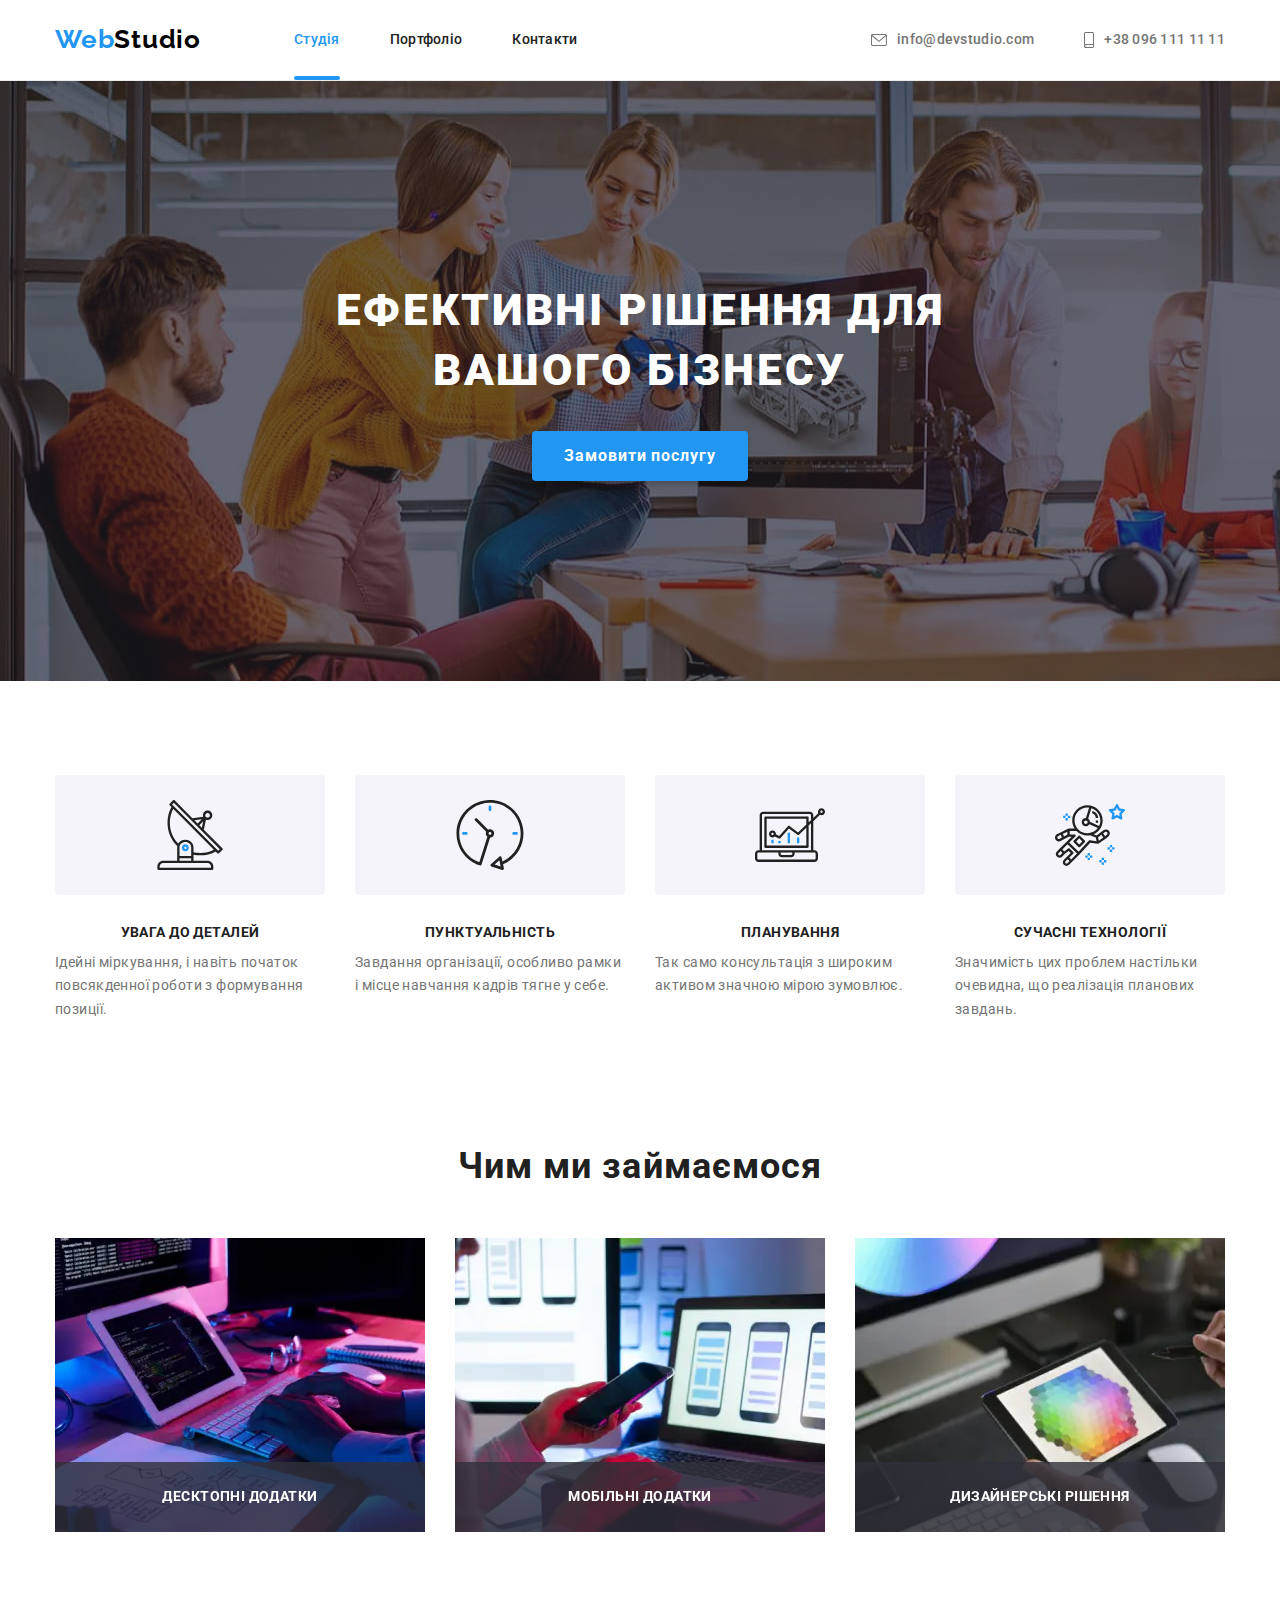
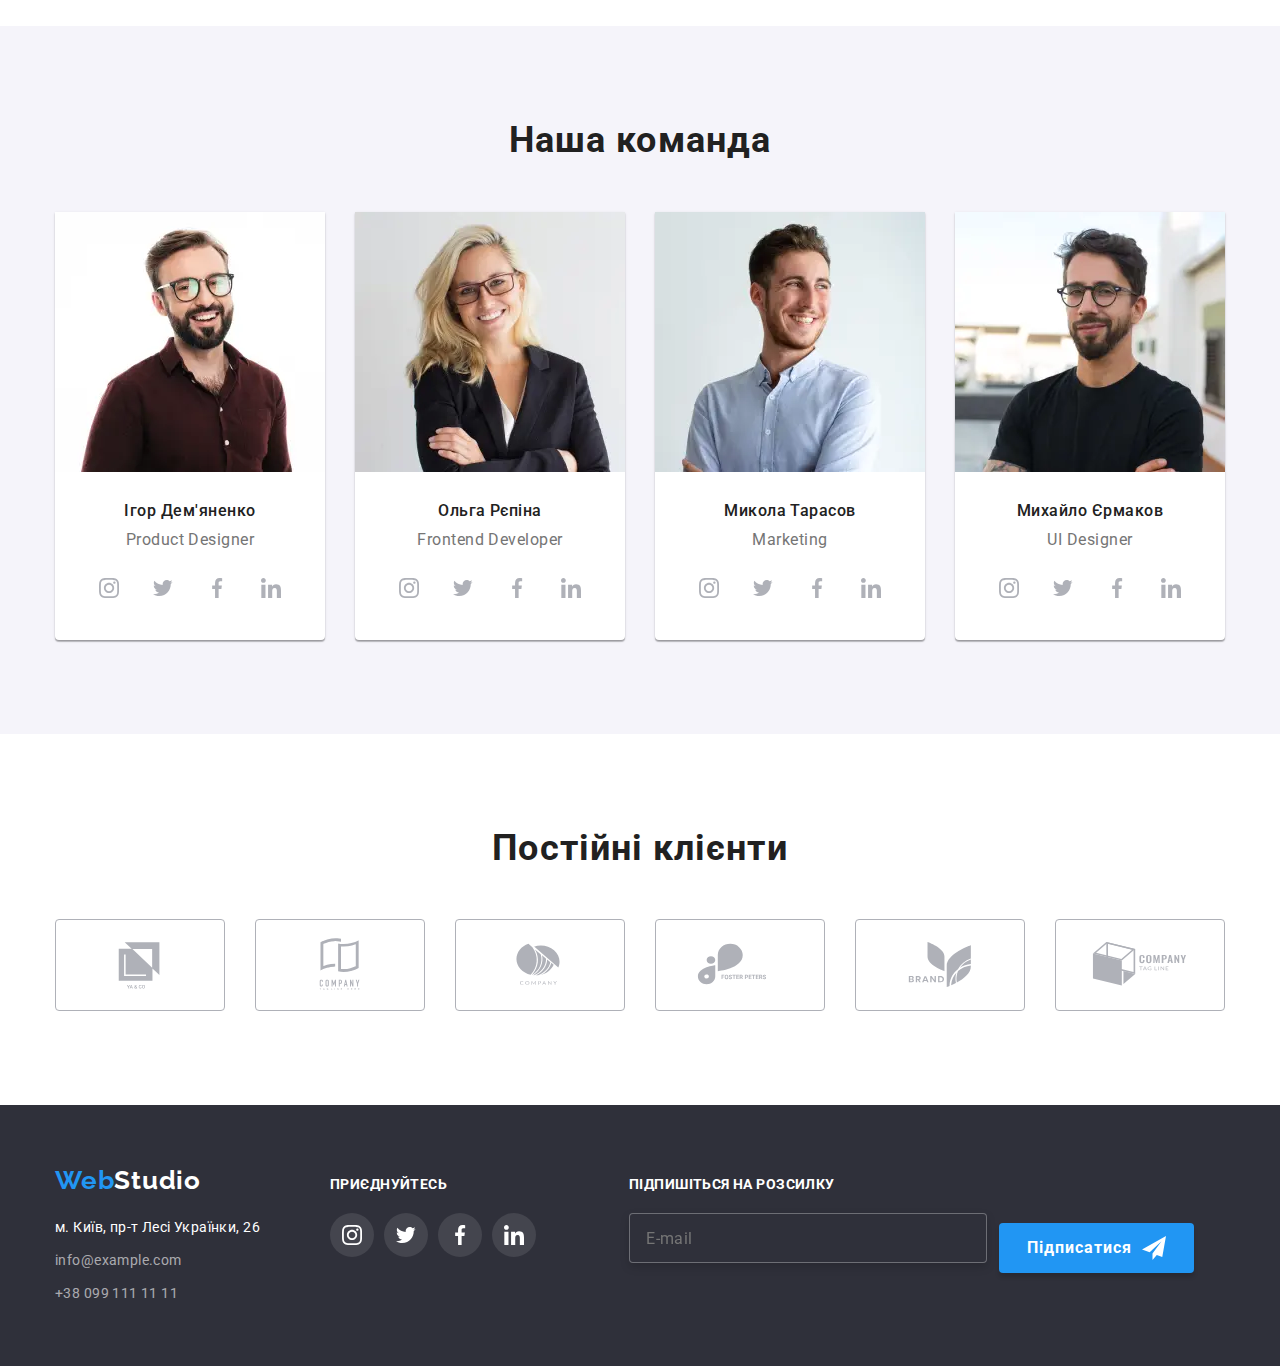
==== index.html @ 2f6467f3 "hw-8" ====
<!DOCTYPE html>
<html lang="uk">
  <head>
    <meta charset="UTF-8" />
    <meta name="viewport" content="width=device-width, initial-scale=1.0" />
    <meta http-equiv="X-UA-Compatible" content="IE=edge" />
    <meta name="viewport" content="width=device-width, initial-scale=1.0" />
    <title>hw</title>
    <link rel="preconnect" href="https://fonts.googleapis.com" />
    <link rel="preconnect" href="https://fonts.gstatic.com" crossorigin />
    <link
      href="https://fonts.googleapis.com/css2?family=Raleway:wght@700&family=Roboto:wght@400;500;700;900&display=swap"
      rel="stylesheet"
    />
    <link
      rel="stylesheet"
      href="https://cdnjs.cloudflare.com/ajax/libs/modern-normalize/1.1.0/modern-normalize.min.css"
    />
    <link rel="stylesheet" href="css/main.min.css" />
  </head>

  <body>
    <header class="header">
      <div class="container header-items">
        <nav class="header-navegation">
          <a class="title" href="./index.html"
            >Web<span class="studio">Studio</span></a
          >

          <ul class="site-nav">
            <li class="site-nav__item">
              <a
                class="site-nav__link site-nav__link--active"
                href="./index.html"
                >Студія</a
              >
            </li>
            <li class="site-nav__item">
              <a class="site-nav__link" href="./portfolio.html">Портфоліо</a>
            </li>
            <li class="site-nav__item">
              <a class="site-nav__link" href="#">Контакти</a>
            </li>
          </ul>
        </nav>

        <button class="heder-burger" data-menu-open>
          <svg class="heder-burger__btn">
            <use href="./images/icons.svg#icon-burger"></use>
          </svg>
        </button>

        <ul class="header-contacts">
          <li class="header-contacts__item">
            <a class="header-contacts__link" href="mailto:info@devstudio.com"
              ><svg class="header-contacts__mail">
                <use href="./images/icons.svg#icon-mail"></use></svg
              >info@devstudio.com</a
            >
          </li>
          <li class="header-contacts__item">
            <a class="header-contacts__link" href="tel:+380961111111">
              <svg class="header-contacts__phone">
                <use href="./images/icons.svg#icon-smartphone"></use></svg
              >+38 096 111 11 11</a
            >
          </li>
        </ul>
      </div>

      <div class="mobile-menu" data-menu>
        <div class="container mobile-menu__container">
          <button class="mobile-menu__btn" data-menu-close>
            <svg class="mobile-menu__btn-close">
              <use href="./images/icons.svg#icon-close-burger"></use>
            </svg>
          </button>

          <ul class="mobile-nav">
            <li class="site-nav__item">
              <a
                class="site-nav__link site-nav__link--active"
                href="./index.html"
                >Студія</a
              >
            </li>
            <li class="site-nav__item">
              <a class="site-nav__link" href="./portfolio.html">Портфоліо</a>
            </li>
            <li class="site-nav__item">
              <a class="site-nav__link" href="#">Контакти</a>
            </li>
          </ul>

          <ul class="mobile-contacts">
            <li class="header-contacts__item">
              <a class="header-contacts__link" href="tel:+380961111111">
                +38 096 111 11 11</a
              >
            </li>
            <li class="header-contacts__item">
              <a class="header-contacts__link" href="mailto:info@devstudio.com"
                >info@devstudio.com</a
              >
            </li>
          </ul>
          <ul class="mobile-socials">
            <li class="mobile-socials__item">
              <a class="mobile-socials__link" href="#">Instagram</a>
            </li>
            <li class="mobile-socials__item">
              <a class="mobile-socials__link" href="#">Twitter</a>
            </li>
            <li class="mobile-socials__item">
              <a class="mobile-socials__link" href="#">Facebook</a>
            </li>
            <li class="mobile-socials__item">
              <a class="mobile-socials__link" href="#">LinkedIn</a>
            </li>
          </ul>
        </div>
      </div>
    </header>

    <main>
      <!-- HERO -->
      <section class="hero overlay">
        <div class="container">
          <h1 class="hero__title">Ефективні рішення для вашого бізнесу</h1>
          <button class="hero-button" type="button" data-modal-open>
            <span class="hero__label">Замовити послугу</span>
          </button>
        </div>
      </section>

      <!-- Модалка -->
      <div class="backdrop is-hidden" data-modal>
        <div class="modal">
          <button class="modal__close-button" type="button" data-modal-close>
            <svg class="modal__close-button-size">
              <use href="./images/icons.svg#icon-close"></use>
            </svg>
          </button>

          <!-- Контент модалки  -->

          <p class="modal-name">Залиште свої дані, ми вам передзвонимо</p>
          <form>
            <div class="madal-form">
              <label class="madal-form-label" for="name">Ім'я</label>
              <input
                class="madal-form__input"
                type="text"
                name="name"
                id="name"
              />
              <svg class="madal-form__image">
                <use href="./images/icons.svg#icon-person"></use>
              </svg>
            </div>

            <div class="madal-form">
              <label class="madal-form__label" for="phone">Телефон</label>
              <input
                class="madal-form__input"
                type="tel"
                name="phone"
                id="phone"
              />
              <svg class="madal-form__image">
                <use href="./images/icons.svg#icon-phone"></use>
              </svg>
            </div>

            <div class="madal-form">
              <label class="madal-form__label" for="email">Пошта</label>
              <input
                class="madal-form__input"
                type="email"
                name="email"
                id="email"
              />
              <svg class="madal-form__image">
                <use href="./images/icons.svg#icon-email"></use>
              </svg>
            </div>

            <div class="madal-form">
              <label class="madal-form__label" for="coments">Коментар</label>
              <textarea
                class="madal-form__textarea madal-form__input"
                placeholder="Введіть текст"
                name="coments"
                id="coments"
              ></textarea>
            </div>

            <div class="checkbox">
              <input
                class="checkbox__icon invisible-title"
                type="checkbox"
                name="check"
                id="check"
              />
              <label class="checkbox__text" for="check"
                >Погоджуюся з розсилкою та приймаю
                <a class="checkbox-link" href="">Умови договору</a>
              </label>
              <svg class="checkbox__new-icon">
                <use href="./images/icons.svg#icon-OK"></use>
              </svg>
            </div>

            <button type="submit" class="modal__button-send">Відправити</button>
          </form>
        </div>
      </div>

      <!-- Переваги -->
      <section class="section">
        <div class="container">
          <h2 class="invisible-title">Наші особливості</h2>
          <ul class="advantages">
            <li class="advantages__size">
              <div class="advantages__image">
                <svg class="advantages__size-image">
                  <use href="./images/icons.svg#icon-antenna"></use>
                </svg>
              </div>
              <h3 class="advantages__title">УВАГА ДО ДЕТАЛЕЙ</h3>
              <p class="advantages__text">
                Ідейні міркування, і навіть початок повсякденної роботи з
                формування позиції.
              </p>
            </li>
            <li class="advantages__size">
              <div class="advantages__image">
                <svg class="advantages__size-image">
                  <use href="./images/icons.svg#icon-clock"></use>
                </svg>
              </div>
              <h3 class="advantages__title">ПУНКТУАЛЬНІСТЬ</h3>
              <p class="advantages__text">
                Завдання організації, особливо рамки і місце навчання кадрів
                тягне у себе.
              </p>
            </li>
            <li class="advantages__size">
              <div class="advantages__image">
                <svg class="advantages__size-image">
                  <use href="./images/icons.svg#icon-diagram"></use>
                </svg>
              </div>
              <h3 class="advantages__title">ПЛАНУВАННЯ</h3>
              <p class="advantages__text">
                Так само консультація з широким активом значною мірою зумовлює.
              </p>
            </li>
            <li class="advantages__size">
              <div class="advantages__image">
                <svg class="advantages__size-image">
                  <use href="./images/icons.svg#icon-astronaut"></use>
                </svg>
              </div>
              <h3 class="advantages__title">СУЧАСНІ ТЕХНОЛОГІЇ</h3>
              <p class="advantages__text">
                Значимість цих проблем настільки очевидна, що реалізація
                планових завдань.
              </p>
            </li>
          </ul>
        </div>
      </section>

      <!-- Робота -->
      <section class="section work-section">
        <div class="container">
          <h2 class="work-title">Чим ми займаємося</h2>
          <ul class="work-set">
            <li class="work-set__pictures">
              <picture>
                <source
                  srcset="
                    ./images/webp/kode.webp    1x,
                    ./images/webp/kode@2x.webp 2x
                  "
                  media="(min-width: 1200px)"
                  type="image/webp"
                />
                <source
                  src="./images/kode.jpg 1x, ./images/kode@2x.jpg 2x"
                  media="(min-width: 1200px)"
                />

                <img
                  class="image"
                  src="images/kode.jpg"
                  alt="робота над кодом"
                />
              </picture>

              <div class="work-text-position">
                <p class="work-set__text">Десктопні додатки</p>
              </div>
            </li>

            <li class="work-set__pictures">
              <picture>
                <source
                  srcset="
                    ./images/webp/program.webp    1x,
                    ./images/webp/program@2x.webp 2x
                  "
                  media="(min-width: 1200px)"
                  type="image/webp"
                />
                <source
                  src="./images/program.jpg 1x, ./images/program@2x.jpg 2x"
                  media="(min-width: 1200px)"
                />
                <img
                  class="image"
                  src="images/program.jpg"
                  alt="робота над програмою"
                />
              </picture>

              <div class="work-text-position">
                <p class="work-set__text">Мобільні додатки</p>
              </div>
            </li>
            <li class="work-set__pictures">
              <picture>
                <source
                  srcset="
                    ./images/webp/tablet.webp    1x,
                    ./images/webp/tablet@2x.webp 2x
                  "
                  media="(min-width: 1200px)"
                  type="image/webp"
                />
                <source
                  src="./images/tablet.jpg 1x, ./images/tablet@2x.jpg 2x"
                  media="(min-width: 1200px)"
                />
                <img
                  class="image"
                  src="images/tablet.jpg"
                  alt="робота з плашетом"
                />
              </picture>

              <div class="work-text-position">
                <p class="work-set__text">Дизайнерські рішення</p>
              </div>
            </li>
          </ul>
        </div>
      </section>

      <!-- Наша команда -->
      <section class="team section">
        <div class="container">
          <h2 class="team__title">Наша команда</h2>
          <ul class="team__set">
            <li class="team__box">
              <picture>
                <source
                  srcset="
                    ./images/webp/Ігор.webp    1x,
                    ./images/webp/Ігор@2x.webp 2x
                  "
                  media="(min-width: 1200px)"
                  type="image/webp"
                />
                <source
                  src="./images/Ігор.jpg 1x, ./images/Ігор@2x.jpg 2x"
                  media="(min-width: 1200px)"
                />

                <source
                  srcset="
                    ./images/tablet/tablet-webp/Ігор-tablet.webp    1x,
                    ./images/tablet/tablet-webp/Ігор-tablet@2x.webp 2x
                  "
                  media="(min-width: 768px)"
                  type="image/webp"
                />
                <source
                  src="./images/tablet/Ігор-tablet.jpg 1x, ./images/tablet/Ігор-tablet@2x.jpg 2x"
                  media="(min-width: 768px)"
                />

                <source
                  srcset="
                    ./images/mobile/mobile-webp/Ігор-mobile.webp    1x,
                    ./images/mobile/mobile-webp/Ігор-mobile@2x.webp 2x
                  "
                  media="(max-width:767px)"
                  type="image/webp"
                />
                <source
                  src="./images/mobile/Ігор-mobile.jpg 1x, ./images/mobile/Ігор-mobile@2x.jpg 2x"
                  media="(max-width: 767px)"
                />
                <img
                  class="team__image"
                  src="images/Ігор.jpg"
                  alt="Ігор Дем'яненко"
                />
              </picture>

              <h3 class="team__name">Ігор Дем'яненко</h3>
              <p class="team__work" lang="en">Product Designer</p>

              <ul class="comand-socials">
                <li>
                  <a class="comand-socials__link" href=""
                    ><svg class="svg">
                      <use href="./images/icons.svg#icon-instagram"></use></svg
                  ></a>
                </li>
                <li>
                  <a class="comand-socials__link" href=""
                    ><svg class="svg">
                      <use href="./images/icons.svg#icon-twitter"></use></svg
                  ></a>
                </li>
                <li>
                  <a class="comand-socials__link" href="">
                    <svg class="svg">
                      <use href="./images/icons.svg#icon-facebook"></use></svg
                  ></a>
                </li>
                <li>
                  <a class="comand-socials__link" href=""
                    ><svg class="svg">
                      <use href="./images/icons.svg#icon-linkedin"></use></svg
                  ></a>
                </li>
              </ul>
            </li>
            <li class="team__box">
              <picture>
                <source
                  srcset="
                    ./images/webp/Ольга.webp    1x,
                    ./images/webp/Ольга@2x.webp 2x
                  "
                  media="(min-width: 1200px)"
                  type="image/webp"
                />
                <source
                  src="./images/Ольга.jpg 1x, ./images/Ольга@2x.jpg 2x"
                  media="(min-width: 1200px)"
                />

                <source
                  srcset="
                    ./images/tablet/tablet-webp/Ольга-tablet.webp    1x,
                    ./images/tablet/tablet-webp/Ольга-tablet@2x.webp 2x
                  "
                  media="(min-width: 768px)"
                  type="image/webp"
                />
                <source
                  src="./images/tablet/Ольга-tablet.jpg 1x, ./images/tablet/Ольга-tablet@2x.jpg 2x"
                  media="(min-width: 768px)"
                />

                <source
                  srcset="
                    ./images/mobile/mobile-webp/Ольга-mobile.webp    1x,
                    ./images/mobile/mobile-webp/Ольга-mobile@2x.webp 2x
                  "
                  media="(max-width:767px)"
                  type="image/webp"
                />
                <source
                  src="./images/mobile/Ольга-mobile.jpg 1x, ./images/mobile/Ольга-mobile@2x.jpg 2x"
                  media="(max-width: 767px)"
                />
                <img
                  class="team__image"
                  src="images/Ольга.jpg"
                  alt="Ольга Рєпіна"
                />
              </picture>

              <h3 class="team__name">Ольга Рєпіна</h3>
              <p class="team__work" lang="en">Frontend Developer</p>
              <ul class="comand-socials">
                <li>
                  <a class="comand-socials__link" href=""
                    ><svg class="svg">
                      <use href="./images/icons.svg#icon-instagram"></use></svg
                  ></a>
                </li>
                <li>
                  <a class="comand-socials__link" href=""
                    ><svg class="svg">
                      <use href="./images/icons.svg#icon-twitter"></use></svg
                  ></a>
                </li>
                <li>
                  <a class="comand-socials__link" href="">
                    <svg class="svg">
                      <use href="./images/icons.svg#icon-facebook"></use></svg
                  ></a>
                </li>
                <li>
                  <a class="comand-socials__link" href=""
                    ><svg class="svg">
                      <use href="./images/icons.svg#icon-linkedin"></use></svg
                  ></a>
                </li>
              </ul>
            </li>
            <li class="team__box">
              <picture>
                <source
                  srcset="
                    ./images/webp/Микола.webp    1x,
                    ./images/webp/Микола@2x.webp 2x
                  "
                  media="(min-width: 1200px)"
                  type="image/webp"
                />
                <source
                  src="./images/Микола.jpg 1x, ./images/Микола@2x.jpg 2x"
                  media="(min-width: 1200px)"
                />

                <source
                  srcset="
                    ./images/tablet/tablet-webp/Микола-tablet.webp    1x,
                    ./images/tablet/tablet-webp/Микола-tablet@2x.webp 2x
                  "
                  media="(min-width: 768px)"
                  type="image/webp"
                />
                <source
                  src="./images/tablet/Микола-tablet.jpg 1x, ./images/tablet/Микола-tablet@2x.jpg 2x"
                  media="(min-width: 768px)"
                />

                <source
                  srcset="
                    ./images/mobile/mobile-webp/Микола-mobile.webp    1x,
                    ./images/mobile/mobile-webp/Микола-mobile@2x.webp 2x
                  "
                  media="(max-width:767px)"
                  type="image/webp"
                />
                <source
                  src="./images/mobile/Микола-mobile.jpg 1x, ./images/mobile/Микола-mobile@2x.jpg 2x"
                  media="(max-width: 767px)"
                />
                <img
                  class="team__image"
                  src="images/Микола.jpg"
                  alt="Микола Тарасов"
                />
              </picture>

              <h3 class="team__name">Микола Тарасов</h3>
              <p class="team__work" lang="en">Marketing</p>
              <ul class="comand-socials">
                <li>
                  <a class="comand-socials__link" href=""
                    ><svg class="svg">
                      <use href="./images/icons.svg#icon-instagram"></use></svg
                  ></a>
                </li>
                <li>
                  <a class="comand-socials__link" href=""
                    ><svg class="svg">
                      <use href="./images/icons.svg#icon-twitter"></use></svg
                  ></a>
                </li>
                <li>
                  <a class="comand-socials__link" href="">
                    <svg class="svg">
                      <use href="./images/icons.svg#icon-facebook"></use></svg
                  ></a>
                </li>
                <li>
                  <a class="comand-socials__link" href=""
                    ><svg class="svg">
                      <use href="./images/icons.svg#icon-linkedin"></use></svg
                  ></a>
                </li>
              </ul>
            </li>
            <li class="team__box">
              <picture>
                <source
                  srcset="
                    ./images/webp/Михайло.webp    1x,
                    ./images/webp/Михайло@2x.webp 2x
                  "
                  media="(min-width: 1200px)"
                  type="image/webp"
                />
                <source
                  src="./images/Михайло.jpg 1x, ./images/Михайло@2x.jpg 2x"
                  media="(min-width: 1200px)"
                />

                <source
                  srcset="
                    ./images/tablet/tablet-webp/Михайло-tablet.webp    1x,
                    ./images/tablet/tablet-webp/Михайло-tablet@2x.webp 2x
                  "
                  media="(min-width: 768px)"
                  type="image/webp"
                />
                <source
                  src="./images/tablet/Михайло-tablet.jpg 1x, ./images/tablet/Михайло-tablet@2x.jpg 2x"
                  media="(min-width: 768px)"
                />

                <source
                  srcset="
                    ./images/mobile/mobile-webp/Михайло-mobile.webp    1x,
                    ./images/mobile/mobile-webp/Михайло-mobile@2x.webp 2x
                  "
                  media="(max-width:767px)"
                  type="image/webp"
                />
                <source
                  src="./images/mobile/Михайло-mobile.jpg 1x, ./images/mobile/Михайло-mobile@2x.jpg 2x"
                  media="(max-width: 767px)"
                />
                <img
                  class="team__image"
                  src="images/Михайло.jpg"
                  alt="Михайло Єрмаков"
                />
              </picture>

              <h3 class="team__name">Михайло Єрмаков</h3>
              <p class="team__work" lang="en">UI Designer</p>
              <ul class="comand-socials">
                <li>
                  <a class="comand-socials__link" href=""
                    ><svg class="svg">
                      <use href="./images/icons.svg#icon-instagram"></use></svg
                  ></a>
                </li>
                <li>
                  <a class="comand-socials__link" href=""
                    ><svg class="svg">
                      <use href="./images/icons.svg#icon-twitter"></use></svg
                  ></a>
                </li>
                <li>
                  <a class="comand-socials__link" href="">
                    <svg class="svg">
                      <use href="./images/icons.svg#icon-facebook"></use></svg
                  ></a>
                </li>
                <li>
                  <a class="comand-socials__link" href=""
                    ><svg class="svg">
                      <use href="./images/icons.svg#icon-linkedin"></use></svg
                  ></a>
                </li>
              </ul>
            </li>
          </ul>
        </div>
      </section>

      <!-- Постійні клієнти -->
      <section class="section">
        <div class="container">
          <h2 class="clients">Постійні клієнти</h2>
          <ul class="clients-set">
            <li class="clients-set__box">
              <a class="clients-set__link" href="">
                <svg class="clients-set__svg">
                  <use href="./images/icons.svg#icon-yaco"></use>
                </svg>
              </a>
            </li>
            <li class="clients-set__box">
              <a class="clients-set__link" href="">
                <svg class="clients-set__svg">
                  <use href="./images/icons.svg#icon-tagline"></use>
                </svg>
              </a>
            </li>
            <li class="clients-set__box">
              <a class="clients-set__link" href="">
                <svg class="clients-set__svg">
                  <use href="./images/icons.svg#icon-company"></use>
                </svg>
              </a>
            </li>
            <li class="clients-set__box">
              <a class="clients-set__link" href="">
                <svg class="clients-set__svg">
                  <use href="./images/icons.svg#icon-foster"></use>
                </svg>
              </a>
            </li>
            <li class="clients-set__box">
              <a class="clients-set__link" href="">
                <svg class="clients-set__svg">
                  <use href="./images/icons.svg#icon-brand"></use>
                </svg>
              </a>
            </li>
            <li class="clients-set__box">
              <a class="clients-set__link" href="">
                <svg class="clients-set__svg">
                  <use href="./images/icons.svg#icon-tag-line"></use>
                </svg>
              </a>
            </li>
          </ul>
        </div>
      </section>
    </main>

    <!-- Footer -->

    <footer class="footer-content">
      <div class="container">
        <ul class="footer-flex">
          <li class="footer-nav">
            <a class="footer-logo" href="./index.html"
              >Web<span class="footer-logo__text">Studio</span></a
            >
            <address>
              <ul class="footer-contacts">
                <li class="footer-contacts__item">
                  <a
                    class="footer-contacts__addres"
                    href="https://goo.gl/maps/CPtrU1FHBa2aNyZL9"
                    target="_blank"
                    rel="noopener noreferrer"
                    >м. Київ, пр-т Лесі Українки, 26</a
                  >
                </li>
                <li class="footer-contacts__item">
                  <a
                    class="footer-contacts__link"
                    href="mailto:info@example.com"
                    >info@example.com</a
                  >
                </li>
                <li class="footer-contacts__item">
                  <a class="footer-contacts__link" href="tel:+380991111111"
                    >+38 099 111 11 11</a
                  >
                </li>
              </ul>
            </address>
          </li>

          <li class="footer-socials">
            <p class="footer-socials__title">приєднуйтесь</p>
            <ul class="footer-socials__list">
              <li class="footer-socials__item">
                <a class="footer-socials__link" href=""
                  ><svg class="svg">
                    <use href="./images/icons.svg#icon-instagram"></use></svg
                ></a>
              </li>
              <li class="footer-socials__item">
                <a class="footer-socials__link" href=""
                  ><svg class="svg">
                    <use href="./images/icons.svg#icon-twitter"></use></svg
                ></a>
              </li>
              <li class="footer-socials__item">
                <a class="footer-socials__link" href=""
                  ><svg class="svg">
                    <use href="./images/icons.svg#icon-facebook"></use></svg
                ></a>
              </li>
              <li class="footer-socials__item">
                <a class="footer-socials__link" href=""
                  ><svg class="svg">
                    <use href="./images/icons.svg#icon-linkedin"></use></svg
                ></a>
              </li>
            </ul>
          </li>

          <li class="footer-imput">
            <p class="footer-socials__title">Підпишіться на розсилку</p>
            <form class="footer-imput__flex">
              <label>
                <input
                  class="footer-imput__imput-size"
                  type="text"
                  name="mail"
                  placeholder="E-mail"
                />
              </label>
              <button class="footer-imput__button" type="submit">
                Підписатися
                <svg class="footer-imput__svg-size">
                  <use href="./images/icons.svg#icon-telegram"></use>
                </svg>
              </button>
            </form>
          </li>
        </ul>
      </div>
    </footer>
    <script src="./js/mobile-menu.js"></script>
    <script src="./js/modal.js"></script>
  </body>
</html>
---- css/main.min.css ----
:root{--blue-color: #2196F3;--title-color: #212121;--text-color: #757575;--white-color: #FFFFFF;--studio-color: #000000;--bg-color: #F5F5F5;--second-bg-color: #F5F4FA;--first-block-color: #2F303A;--border-coolor: #ECECEC;--border-pf-color: #EEEEEE;--client-color: #AFB1B8;--main-font: "Roboto", sans-serif;--second-fond: "Raleway", sans-serif}body{font-family:var(--main-font, "Roboto", sans-serif);background-color:var(--white-color);color:var(--title-color)}ul{list-style:none}h1,h2,h3,h4,h5,h6,p,ul{margin:0;padding:0}a{text-decoration:none}.container{width:100%;margin:0 auto;padding:0 15px}@media screen and (min-width: 480px){.container{width:480px}}@media screen and (min-width: 768px){.container{width:768px}}@media screen and (min-width: 1200px){.container{width:1200px}}@media screen and (min-width: 480px){.section{padding:60px 0}}@media screen and (min-width: 1200px){.section{padding:94px 0}}.invisible-title{position:absolute;clip:rect(0 0 0 0);width:1px;height:1px;margin:-1px}.svg{width:20px;height:20px}.header{position:relative;border-bottom:1px solid var(--border-coolor)}@media screen and (max-width: 768px){.header{padding:10px 0}}@media screen and (max-width: 767px){.header-items{display:flex;justify-content:space-between;align-items:baseline}}@media screen and (min-width: 768px){.header-items{display:flex;align-items:center}}@media screen and (min-width: 768px){.header-navegation{display:flex;align-items:center}}@media screen and (max-width: 767px){.site-nav{display:none}}@media screen and (min-width: 768px){.site-nav{display:flex;margin-left:88px}}@media screen and (min-width: 1200px){.site-nav{margin-left:93px}}.site-nav__item:not(:last-child){margin-right:50px}@media screen and (max-width: 767px){.site-nav__item:not(:last-child){margin-bottom:35px}}.title{display:inline-block;padding:0;margin:0;font-family:var(--second-fond);font-weight:700;font-size:26px;line-height:1.2;letter-spacing:.03em;color:var(--blue-color);text-decoration:none}.studio{color:var(--studio-color)}.heder-burger{line-height:1;border:none;background-color:rgba(0,0,0,0);padding:0;width:40px;height:40px}@media screen and (min-width: 768px){.heder-burger{display:none}}.heder-burger__btn{width:24px;height:16px}@media screen and (min-width: 768px){.heder-burger__btn{display:none}}.site-nav__link{display:block;padding:32px 0;font-style:normal;font-weight:500;font-size:14px;line-height:1.14;letter-spacing:.02em;color:var(--title-color);text-decoration:none;transition:color 250ms cubic-bezier(0.4, 0, 0.2, 1)}@media screen and (max-width: 767px){.site-nav__link{padding:0;font-size:40px}}.site-nav__link:hover,.site-nav__link:focus{color:var(--blue-color)}.site-nav__link--active{position:relative}.site-nav__link--active{color:var(--blue-color)}@media screen and (min-width: 768px){.site-nav__link--active::after{position:absolute;bottom:0;right:0;content:"";display:inline-block;border-radius:2px;width:100%;height:4px;background-color:var(--blue-color);transition:background-color 250ms cubic-bezier(0.4, 0, 0.2, 1)}}@media screen and (max-width: 767px){.header-contacts{display:none}}@media screen and (min-width: 768px)and (max-width: 1199px){.header-contacts{margin-left:auto}}@media screen and (min-width: 1200px){.header-contacts{display:flex;margin-left:auto}}@media screen and (max-width: 767px){.header-contacts__item:not(:last-child){margin-bottom:32px}}@media screen and (min-width: 768px)and (max-width: 1199px){.header-contacts__item:not(:last-child){margin-bottom:10px}}@media screen and (min-width: 1200px){.header-contacts__item:not(:last-child){margin-right:50px}}.header-contacts__link{display:flex;align-items:center;font-style:normal;font-weight:500;font-size:14px;line-height:1.14;letter-spacing:.02em;color:var(--text-color);text-decoration:none;fill:var(--text-color);transition:color 250ms cubic-bezier(0.4, 0, 0.2, 1),fill 250ms cubic-bezier(0.4, 0, 0.2, 1)}@media screen and (max-width: 767px){.header-contacts__link{font-size:24px}.header-contacts__link:hover,.header-contacts__link:focus{font-size:34px;transition:font-size 250ms cubic-bezier(0.4, 0, 0.2, 1)}}.header-contacts__link:hover,.header-contacts__link:focus{color:var(--blue-color);fill:var(--blue-color)}@media screen and (min-width: 1200px){.header-contacts__link{padding:32px 0}}.header-contacts__mail{margin-right:10px;width:16px;height:12px}.header-contacts__phone{margin-right:10px;width:10px;height:16px}.mobile-menu{position:fixed;top:0;left:0;z-index:100;width:100%;height:100%;background-color:var(--white-color);opacity:0;visibility:hidden;pointer-events:none;transition:opacity 250ms cubic-bezier(0.4, 0, 0.2, 1),visibility 250ms cubic-bezier(0.4, 0, 0.2, 1)}@media screen and (min-width: 768px){.mobile-menu{display:none}}.mobile-menu.is-open{opacity:1;visibility:visible;pointer-events:auto}.mobile-menu__container{position:relative;padding-left:40px}.mobile-menu__btn{position:absolute;top:10px;right:15px;border:none;background-color:rgba(0,0,0,0);padding:0;width:40px;height:40px;line-height:1}.mobile-menu__btn:hover,.mobile-menu__btn:focus{fill:var(--blue-color)}.mobile-menu__btn-close{width:18px;height:18px;padding:0}.mobile-nav{display:inline-block;margin-top:48px}.mobile-contacts{margin-top:302px}.mobile-socials{margin-top:64px;display:flex}.mobile-socials__item{padding-right:10px}.mobile-socials__item:not(:last-child){border-right:1px solid rgba(33,33,33,.2)}.mobile-socials__item:not(:first-child){margin-left:10px}.mobile-socials__link{font-weight:500;font-size:18px;line-height:1.22;letter-spacing:.02em;color:var(--blue-color)}.hero{background:var(--first-block-color);text-align:center}@media screen and (min-width: 480px){.hero{padding-top:118px;padding-bottom:118px}}@media screen and (min-width: 1200px){.hero{padding-top:200px;padding-bottom:200px}}.overlay{margin-left:auto;margin-right:auto}@media screen and (max-width: 767px){.overlay{background-image:linear-gradient(to right, rgba(47, 48, 58, 0.4), rgba(47, 48, 58, 0.4)),url(../images/mobile/hero-mobile.jpg);width:100%}}@media screen and (min-device-pixel-ratio: 2)and (max-width: 767px),screen and (min-resolution: 192dpi)and (max-width: 767px),screen and (min-resolution: 2dppx)and (max-width: 767px){.overlay{background-image:linear-gradient(to right, rgba(47, 48, 58, 0.4), rgba(47, 48, 58, 0.4)),url(../images/mobile/hero-mobile@2x.jpg)}}@media screen and (min-width: 768px){.overlay{background-image:linear-gradient(to right, rgba(47, 48, 58, 0.4), rgba(47, 48, 58, 0.4)),url(../images/tablet/hero-tablet.jpg);width:100%}}@media screen and (min-device-pixel-ratio: 2)and (min-width: 768px),screen and (min-resolution: 192dpi)and (min-width: 768px),screen and (min-resolution: 2dppx)and (min-width: 768px){.overlay{background-image:linear-gradient(to right, rgba(47, 48, 58, 0.4), rgba(47, 48, 58, 0.4)),url(../images/tablet/hero-tablet@2x.jpg)}}@media screen and (min-width: 1200px){.overlay{background-image:linear-gradient(to right, rgba(47, 48, 58, 0.4), rgba(47, 48, 58, 0.4)),url(../images/hero.jpg);min-width:1200px;max-width:1600px}}@media screen and (min-device-pixel-ratio: 2)and (min-width: 1200px),screen and (min-resolution: 192dpi)and (min-width: 1200px),screen and (min-resolution: 2dppx)and (min-width: 1200px){.overlay{background-image:linear-gradient(to right, rgba(47, 48, 58, 0.4), rgba(47, 48, 58, 0.4)),url(../images/hero@2x.jpg)}}.hero__title{margin-bottom:30px;margin-left:auto;margin-right:auto;font-weight:900;line-height:1.36;text-align:center;letter-spacing:.06em;text-transform:uppercase;color:var(--white-color)}@media screen and (min-width: 480px){.hero__title{width:360px;font-size:26px}}@media screen and (min-width: 1200px){.hero__title{width:696px;font-size:44px}}.hero-button{padding:10px 32px;margin:0 auto;background:var(--blue-color);box-shadow:0px 4px 4px rgba(0,0,0,.15);border-radius:4px;border-style:none;cursor:pointer}.hero__label{font-family:var(--main-font);font-weight:700;font-size:16px;line-height:1.87;display:flex;align-items:center;text-align:center;letter-spacing:.06em;color:var(--white-color)}.backdrop{position:fixed;top:0;left:0;width:100%;height:100%;background:rgba(0,0,0,.2);opacity:1;transition:opacity 250ms cubic-bezier(0.4, 0, 0.2, 1)}.is-hidden{opacity:0;pointer-events:none}.modal{position:absolute;top:50%;left:50%;transform:translate(-50%, -50%);padding:40px;background-color:var(--white-color);box-shadow:0px 1px 3px rgba(0,0,0,.12),0px 1px 1px rgba(0,0,0,.14),0px 2px 1px rgba(0,0,0,.2);border-radius:4px}@media screen and (max-width: 1199px){.modal{min-width:450px;min-height:609px}}@media screen and (min-width: 1200px){.modal{min-width:528px;min-height:581px}}.modal__close-button{position:absolute;top:8px;right:8px;display:flex;justify-content:center;align-items:center;border-radius:50%;background:var(--white-color);border:1px solid rgba(0,0,0,.1);width:30px;height:30px;cursor:pointer;transition:fill 250ms cubic-bezier(0.4, 0, 0.2, 1)}.modal__close-button:hover{fill:var(--blue-color)}.modal__close-button-size{width:18px;height:18px}.modal-name{font-weight:700;font-size:20px;line-height:1.15;text-align:center;letter-spacing:.03em;color:var(--title-color);margin-bottom:12px}.madal-form{position:relative;display:flex;flex-direction:column;margin-bottom:10px}.madal-form:nth-child(4){margin-bottom:20px}.madal-form__label{margin-bottom:4px;font-weight:400;font-size:12px;line-height:1,16;letter-spacing:.01em;color:var(--text-color)}.madal-form__input{width:100%;height:40px;border:1px solid rgba(33,33,33,.2);border-radius:4px;transition:border-color 250ms cubic-bezier(0.4, 0, 0.2, 1),fill 250ms cubic-bezier(0.4, 0, 0.2, 1);outline:none;padding:12px 42px}.madal-form__input:focus{border-color:var(--blue-color)}.madal-form__input:focus+.madal-form__image{fill:var(--blue-color)}.madal-form__image{position:absolute;bottom:11px;left:12px;width:18px;height:18px;fill:var(--title-color);transition:fill 250ms cubic-bezier(0.4, 0, 0.2, 1)}.madal-form__textarea{width:100%;height:120px;resize:none;font-weight:400;font-size:12px;line-height:14px;letter-spacing:.01em;color:rgba(117,117,117,.5);padding:12px 16px}.checkbox{position:relative;display:flex;justify-content:center;margin-bottom:30px}.checkbox__text{font-weight:400;font-size:14px;line-height:1.71;letter-spacing:.03em;color:var(--text-color);margin-left:7px}.checkbox-link{font-weight:400;font-size:14px;line-height:1.71;letter-spacing:.03em;color:var(--blue-color);margin-left:4px;border-bottom:1px solid var(--blue-color)}.checkbox__new-icon{position:absolute;left:14px;bottom:5px;width:16px;height:15px;border-radius:2px;border:1px solid var(--text-color);transition:background-color 250ms cubic-bezier(0.4, 0, 0.2, 1)}.checkbox__icon:checked~.checkbox__new-icon{background-color:var(--blue-color)}.modal__button-send{display:flex;justify-content:center;align-items:center;width:200px;height:50px;box-shadow:0px 4px 4px rgba(0,0,0,.15);border-radius:4px;font-weight:700;font-size:16px;line-height:1.87;letter-spacing:.06em;color:var(--white-color);background-color:var(--blue-color);border-color:rgba(0,0,0,0);margin:0 auto}@media screen and (min-width: 768px){.advantages{display:flex;flex-wrap:wrap}}@media screen and (min-width: 768px)and (max-width: 1199px){.advantages{margin:-15px}}@media screen and (min-width: 768px)and (max-width: 1199px){.advantages__size{width:354px;margin:15px}}@media screen and (min-width: 1200px){.advantages__size{width:270px}}@media screen and (min-width: 480px){.advantages__size:not(:last-child){margin-bottom:30px}}@media screen and (min-width: 1200px){.advantages__size:not(:last-child){margin-right:30px}}.advantages__image{background-color:var(--second-bg-color);margin-bottom:30px;border-radius:4px;height:120px;display:inline-flex;align-items:center;justify-content:center}@media screen and (min-width: 480px){.advantages__image{width:100%}}@media screen and (min-width: 1200px){.advantages__image{width:270px}}.advantages__size-image{display:block;width:70px;height:70px}.advantages__title{margin-bottom:10px;font-weight:700;font-size:14px;line-height:1.14;letter-spacing:.03em;text-transform:uppercase}@media screen and (min-width: 480px){.advantages__title{text-align:center}}.advantages__text{font-weight:400;font-size:14px;line-height:1.71;letter-spacing:.03em;color:var(--text-color)}.work-section{padding-top:0}@media screen and (max-width: 1199px){.work-section{display:none}}.work-title{margin-bottom:50px;font-weight:700;font-size:36px;line-height:1.16;text-align:center;letter-spacing:.03em}.work-set{display:flex}.work-set__pictures{position:relative}.work-set__pictures:not(:last-child){margin-right:30px}.image{display:block;max-width:100%;height:auto}.work-text-position{position:absolute;bottom:0;left:0;display:flex;width:370px;height:70px;justify-content:center;align-items:center;background:rgba(47,48,58,.8)}.work-set__text{font-weight:700;font-size:14px;line-height:1.14;text-align:center;letter-spacing:.03em;text-transform:uppercase;color:var(--white-color)}.team{background:var(--second-bg-color)}.team__title{font-weight:700;line-height:1.16;text-align:center;letter-spacing:.03em}@media screen and (min-width: 480px){.team__title{margin-bottom:30px;font-size:28px}}@media screen and (min-width: 1200px){.team__title{margin-bottom:50px;font-size:36px}}@media screen and (min-width: 768px)and (max-width: 1199px){.team__set{display:flex;flex-wrap:wrap;margin:-15px}}@media screen and (min-width: 1200px){.team__set{display:flex}}.team__box{background:var(--white-color);box-shadow:0px 1px 3px rgba(0,0,0,.12),0px 1px 1px rgba(0,0,0,.14),0px 2px 1px rgba(0,0,0,.2);border-radius:0px 0px 4px 4px}@media screen and (min-width: 768px)and (max-width: 1199px){.team__box{width:354px;margin:15px}}@media screen and (min-width: 480px)and (max-width: 767px){.team__box:not(:last-child){margin-bottom:30px}}@media screen and (min-width: 1200px){.team__box:not(:last-child){margin-right:30px}}.team__image{display:block;height:auto}@media screen and (min-width: 480px)and (max-width: 767px){.team__image{width:100%}}@media screen and (min-width: 1200px){.team__image{max-width:100%}}.team__name{padding-top:30px;margin-bottom:10px;font-weight:500;font-size:16px;line-height:1.18;text-align:center;letter-spacing:.03em}.team__work{margin-bottom:16px;font-weight:400;font-size:16px;line-height:1.18;text-align:center;letter-spacing:.03em;color:var(--text-color)}.comand-socials{display:flex;justify-content:center;fill:#afb1b8;gap:10px}@media screen and (min-width: 480px){.comand-socials{padding-bottom:24px}}@media screen and (min-width: 1200px){.comand-socials{padding-bottom:30px}}.comand-socials__link{display:flex;width:44px;height:44px;margin:0;padding:0;border-radius:50%;align-items:center;justify-content:center;transition:background-color 250ms cubic-bezier(0.4, 0, 0.2, 1),fill 250ms cubic-bezier(0.4, 0, 0.2, 1)}.comand-socials__link:hover,.comand-socials__link:focus{fill:var(--white-color);background-color:var(--blue-color)}@media screen and (min-width: 480px){.button-set{display:flex;flex-wrap:wrap;margin-bottom:40px}}@media screen and (min-width: 768px){.button-set{justify-content:center;margin-bottom:30px}}@media screen and (min-width: 1200px){.button-set{margin-bottom:50px}}.button-set__item:not(:last-child){margin-right:8px}@media screen and (min-width: 480px)and (max-width: 767px){.button-set__item:nth-child(-n+3){margin-bottom:15px}}.button-set__button{margin:0;padding:6px 22px;font-family:inherit;font-weight:500;font-size:16px;line-height:1.6;text-align:center;letter-spacing:.03em;color:inherit;cursor:pointer;background:var(--second-bg-color);border-radius:4px;border:1px solid rgba(0,0,0,0);transition:color 250ms cubic-bezier(0.4, 0, 0.2, 1),background-color 250ms cubic-bezier(0.4, 0, 0.2, 1),box-shadow 250ms cubic-bezier(0.4, 0, 0.2, 1)}.button-set__button:hover,.button-set__button:focus{color:var(--white-color);background-color:var(--blue-color);box-shadow:0px 3px 1px rgba(0,0,0,.1),0px 1px 2px rgba(0,0,0,.08),0px 2px 2px rgba(0,0,0,.12)}@media screen and (min-width: 768px)and (max-width: 1199px){.card-set{display:flex;flex-wrap:wrap}}@media screen and (min-width: 1200px){.card-set{display:flex;flex-wrap:wrap}}.card-set__item{box-sizing:border-box;margin:0;padding:0;margin-bottom:30px}@media screen and (min-width: 480px){.card-set__item{width:100%}}@media screen and (min-width: 768px)and (max-width: 1199px){.card-set__item{width:354px}}@media screen and (min-width: 1200px){.card-set__item{width:calc((100% - 60px)/3);margin-right:30px}}@media screen and (min-width: 768px)and (max-width: 1199px){.card-set__item:nth-child(odd){margin-right:30px}}@media screen and (min-width: 1200px){.card-set__item:nth-child(3n){margin-right:0}}@media screen and (min-width: 1200px){.card-set__item:nth-last-child(-n+3){margin-bottom:0}}@media screen and (min-width: 480px)and (max-width: 767px){.card-set__item:nth-last-child(-n+3):last-child{margin-bottom:0}}.card-set__link{display:flex;flex-direction:column;height:100%;color:var(--title-color);transition:box-shadow 250ms cubic-bezier(0.4, 0, 0.2, 1)}.card-set__link:hover,.card-set__link:focus{box-shadow:0px 1px 1px rgba(0,0,0,.12),0px 4px 4px rgba(0,0,0,.06),1px 4px 6px rgba(0,0,0,.16)}.card-set__meta{flex-grow:1;padding:20px 24px;border-right:1px solid var(--border-pf-color);border-bottom:1px solid var(--border-pf-color);border-left:1px solid var(--border-pf-color)}.card-set__name{margin-bottom:4px;font-weight:700;font-size:18px;line-height:2;letter-spacing:.06em}.card-set__text{font-weight:400;font-size:16px;line-height:30px;letter-spacing:.03em;color:var(--text-color)}.card-set__image{position:relative;overflow:hidden}.card-set__hover-box{position:absolute;top:300px;background:rgba(33,150,243,.9);display:block;width:370px;height:294px;transition:transform 250ms cubic-bezier(0.4, 0, 0.2, 1)}.card-set__item:hover .card-set__hover-box{transform:translateY(-300px)}.card-set__hover-text{margin:63px 24px;width:322px;font-weight:400;font-size:18px;line-height:1.5;letter-spacing:.03em;color:var(--white-color)}.clients{font-weight:700;line-height:1.16;text-align:center;letter-spacing:.03em}@media screen and (min-width: 480px){.clients{font-size:28px;margin-bottom:30px}}@media screen and (min-width: 1200px){.clients{font-size:36px;margin-bottom:50px}}.clients-set{display:flex}@media screen and (min-width: 480px)and (max-width: 1199px){.clients-set{flex-wrap:wrap;margin:-15px}}.clients-set__box{height:92px}@media screen and (min-width: 480px)and (max-width: 767px){.clients-set__box{width:210px;margin:15px}}@media screen and (min-width: 767px)and (max-width: 1199px){.clients-set__box{width:226px;margin:15px}}@media screen and (min-width: 1200px){.clients-set__box{width:170px}}@media screen and (min-width: 1200px){.clients-set__box:not(:last-child){margin-right:30px}}.clients-set__link{display:flex;width:100%;height:100%;fill:var(--client-color);border:1px solid var(--client-color);border-radius:4px;align-items:center;justify-content:center;transition:fill 250ms cubic-bezier(0.4, 0, 0.2, 1),border-color 250ms cubic-bezier(0.4, 0, 0.2, 1)}.clients-set__link:hover,.clients-set__link:focus{fill:var(--blue-color);border-color:var(--blue-color)}.clients-set__svg{display:block;width:106px;height:60px}.footer-content{background-color:var(--first-block-color);padding-top:60px;padding-bottom:60px}.footer-logo{display:inline-block;margin:0;margin-bottom:20px;font-family:var(--second-fond);font-weight:700;font-size:26px;line-height:1.19;letter-spacing:.03em;color:var(--blue-color);text-decoration:none}.footer-logo__text{color:var(--white-color)}.footer-contacts{display:inline-block}@media screen and (min-width: 480px)and (max-width: 767px){.footer-contacts{margin-bottom:60px}}@media screen and (min-width: 480px){.footer-contacts__item:not(:last-child){margin-bottom:8px}}@media screen and (min-width: 1200px){.footer-contacts__item:not(:last-child){margin-bottom:9px}}.footer-contacts__addres{font-style:normal;font-weight:400;font-size:14px;line-height:1.71;letter-spacing:.03em;color:var(--white-color);text-decoration:none;transition:color 250ms cubic-bezier(0.4, 0, 0.2, 1)}.footer-contacts__addres:hover,.footer-contacts__addres:focus{color:var(--blue-color)}.footer-contacts__link{font-style:normal;font-weight:400;font-size:14px;line-height:1.71;letter-spacing:.03em;color:rgba(255,255,255,.6);text-decoration:none;transition:color 250ms cubic-bezier(0.4, 0, 0.2, 1)}.footer-contacts__link:hover,.footer-contacts__link:focus{color:var(--blue-color)}@media screen and (min-width: 480px)and (max-width: 767px){.footer-flex{text-align:center}}@media screen and (min-width: 768px){.footer-flex{display:flex;flex-wrap:wrap;align-items:baseline}}@media screen and (min-width: 768px)and (max-width: 1199px){.footer-nav{margin-left:76px;text-align:center}}@media screen and (min-width: 480px)and (max-width: 767px){.footer-socials{margin-bottom:60px}}@media screen and (min-width: 768px)and (max-width: 1199px){.footer-socials{margin-left:165px}}@media screen and (min-width: 1200px){.footer-socials{margin-left:70px}}.footer-socials__title{font-weight:700;font-size:14px;line-height:1.14;letter-spacing:.03em;text-transform:uppercase;color:var(--white-color);margin-bottom:20px}@media screen and (min-width: 768px)and (max-width: 1199px){.footer-socials__title{text-align:center}}.footer-socials__list{display:flex}@media screen and (min-width: 480px)and (max-width: 767px){.footer-socials__list{justify-content:center}}.footer-socials__item{width:44px;height:44px;border-radius:50%;fill:var(--white-color);background-color:rgba(255,255,255,.1)}.footer-socials__item:not(:last-child){margin-right:10px}.footer-socials__link{display:flex;justify-content:center;align-items:center;width:44px;height:44px;border-radius:50%;transition:background-color 250ms cubic-bezier(0.4, 0, 0.2, 1)}.footer-socials__link:hover,.footer-socials__link:focus{background-color:var(--blue-color)}@media screen and (min-width: 768px)and (max-width: 1199px){.footer-imput{margin-top:60px;margin-left:auto;margin-right:auto}}@media screen and (min-width: 1200px){.footer-imput{margin-left:93px}}@media screen and (min-width: 1200px){.footer-imput__flex{display:flex;align-items:center}}.footer-imput__imput-size{height:50px;border:1px solid rgba(255,255,255,.3);filter:drop-shadow(0px 4px 4px rgba(0, 0, 0, 0.15));border-radius:4px;padding:15px 16px;background:#2f303a;font-weight:400;font-size:16px;line-height:1.25;letter-spacing:.03em;color:rgba(255,255,255,.6)}@media screen and (min-width: 480px){.footer-imput__imput-size{width:100%;margin-bottom:20px}}@media screen and (min-width: 768px)and (max-width: 1199px){.footer-imput__imput-size{width:460px}}@media screen and (min-width: 1200px){.footer-imput__imput-size{width:358px}}.footer-imput__button{display:flex;align-items:center;padding:10px 28px;font-weight:700;font-size:16px;line-height:1.87;letter-spacing:.06em;color:var(--white-color);background-color:var(--blue-color);box-shadow:0px 4px 4px rgba(0,0,0,.15);border-radius:4px;border:none;cursor:pointer}@media screen and (min-width: 480px){.footer-imput__button{margin-left:auto;margin-right:auto}}@media screen and (min-width: 1200px){.footer-imput__button{margin-left:12px}}.footer-imput__svg-size{width:24px;height:24px;margin-left:10px}/*# sourceMappingURL=main.min.css.map */
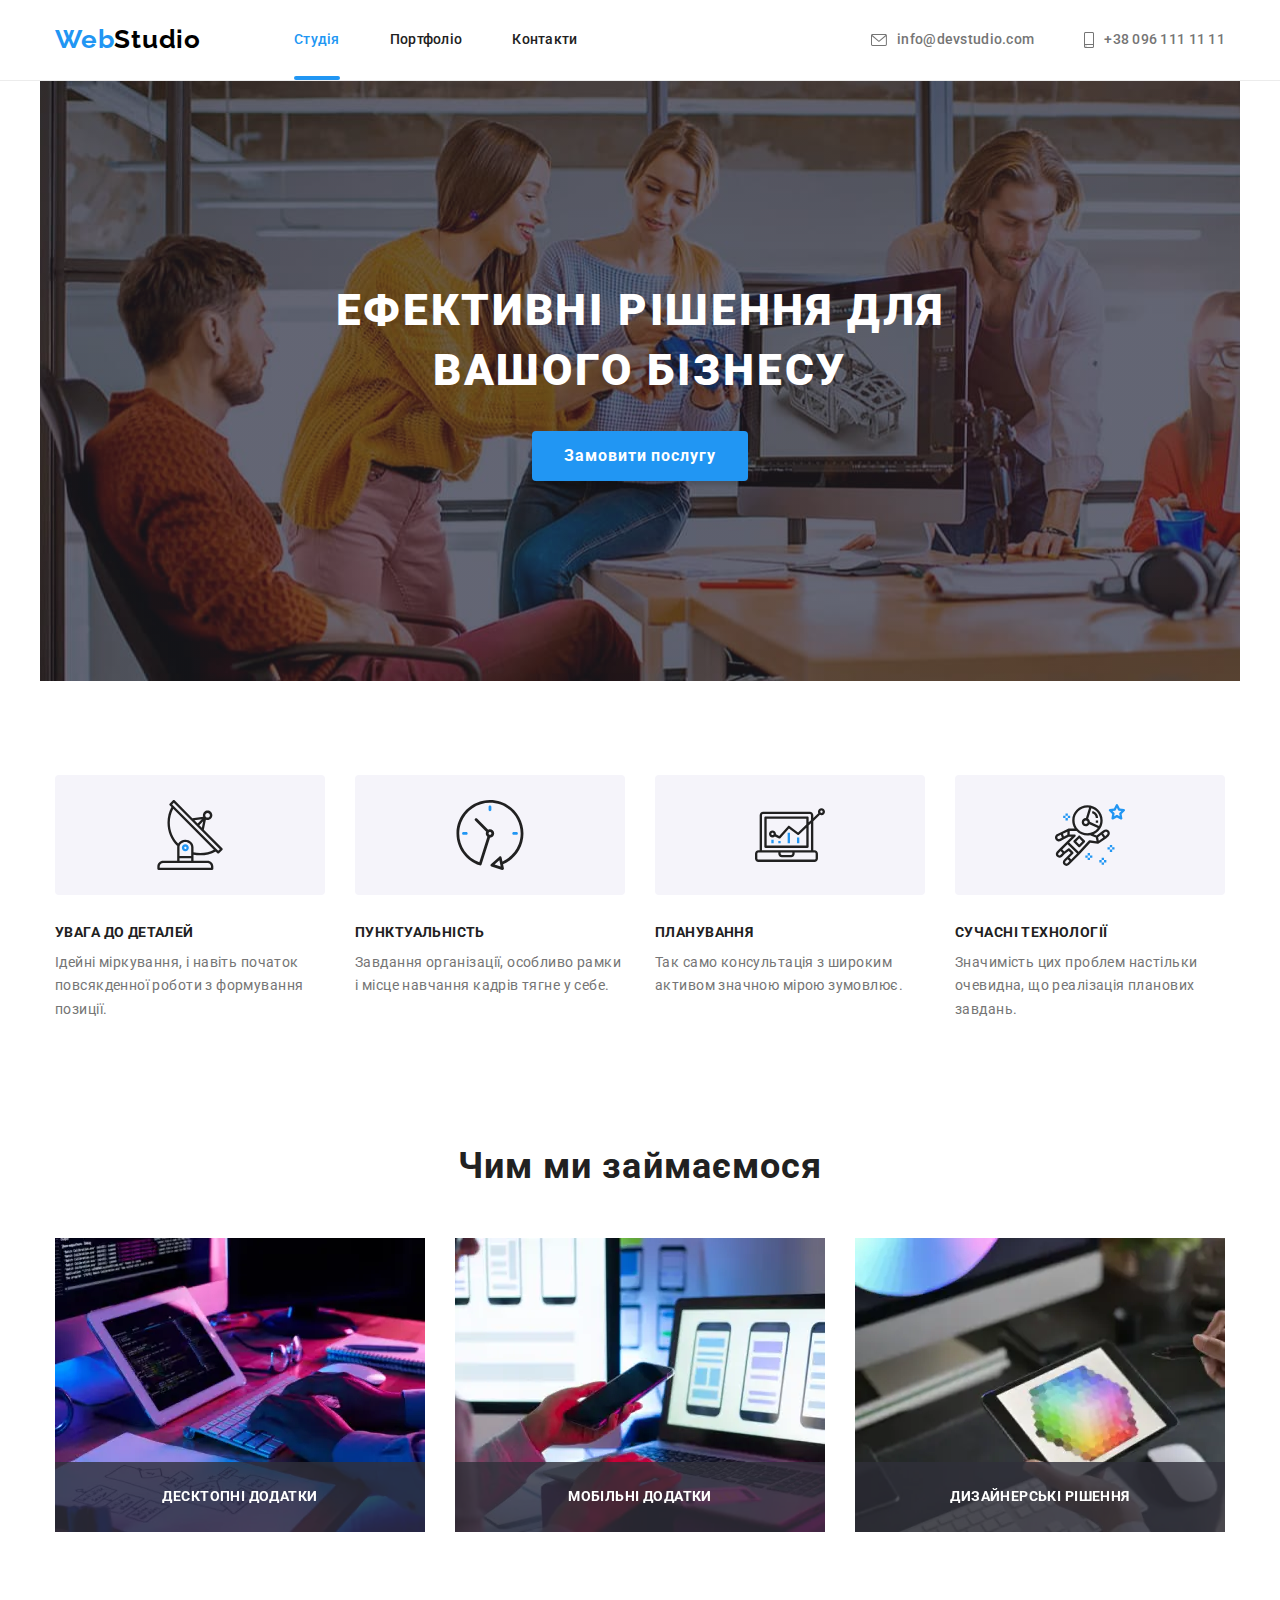
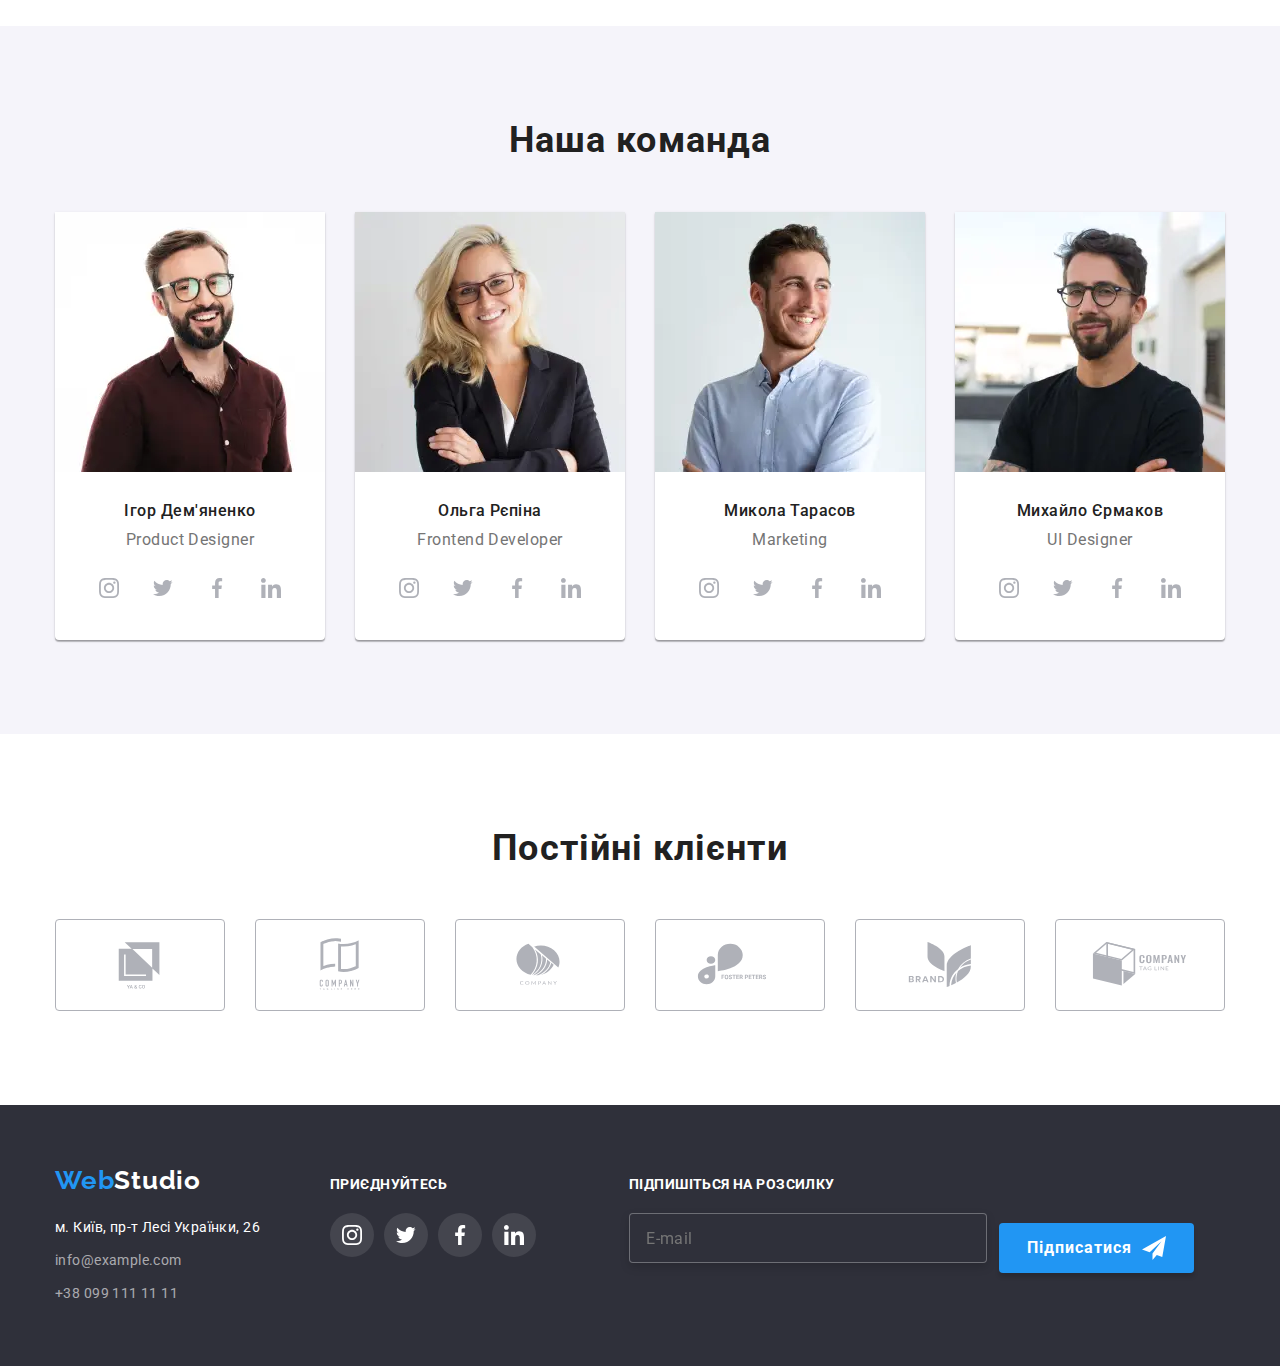
==== commit 3b190525: "HW8" ====
--- a/index.html
+++ b/index.html
@@ -4,7 +4,7 @@
     <meta charset="UTF-8" />
     <meta name="viewport" content="width=device-width, initial-scale=1.0" />
     <meta http-equiv="X-UA-Compatible" content="IE=edge" />
-    <meta name="viewport" content="width=device-width, initial-scale=1.0" />
+   
     <title>hw</title>
     <link rel="preconnect" href="https://fonts.googleapis.com" />
     <link rel="preconnect" href="https://fonts.gstatic.com" crossorigin />
@@ -54,15 +54,13 @@
           <li class="header-contacts__item">
             <a class="header-contacts__link" href="mailto:info@devstudio.com"
               ><svg class="header-contacts__mail">
-                <use href="./images/icons.svg#icon-mail"></use></svg
-              >info@devstudio.com</a
+                <use href="./images/icons.svg#icon-mail"></use></svg>info@devstudio.com</a
             >
           </li>
           <li class="header-contacts__item">
             <a class="header-contacts__link" href="tel:+380961111111">
               <svg class="header-contacts__phone">
-                <use href="./images/icons.svg#icon-smartphone"></use></svg
-              >+38 096 111 11 11</a
+                <use href="./images/icons.svg#icon-smartphone"></use></svg>+38 096 111 11 11</a
             >
           </li>
         </ul>
@@ -287,10 +285,7 @@
                   media="(min-width: 1200px)"
                   type="image/webp"
                 />
-                <source
-                  src="./images/kode.jpg 1x, ./images/kode@2x.jpg 2x"
-                  media="(min-width: 1200px)"
-                />
+                <source srcset="./images/kode.jpg 1x, ./images/kode@2x.jpg 2x" media="(min-width: 1200px)"/>
 
                 <img
                   class="image"
@@ -315,7 +310,7 @@
                   type="image/webp"
                 />
                 <source
-                  src="./images/program.jpg 1x, ./images/program@2x.jpg 2x"
+                  srcset="./images/program.jpg 1x, ./images/program@2x.jpg 2x"
                   media="(min-width: 1200px)"
                 />
                 <img
@@ -340,7 +335,7 @@
                   type="image/webp"
                 />
                 <source
-                  src="./images/tablet.jpg 1x, ./images/tablet@2x.jpg 2x"
+                  srcset="./images/tablet.jpg 1x, ./images/tablet@2x.jpg 2x"
                   media="(min-width: 1200px)"
                 />
                 <img
@@ -374,7 +369,7 @@
                   type="image/webp"
                 />
                 <source
-                  src="./images/Ігор.jpg 1x, ./images/Ігор@2x.jpg 2x"
+                  srcset="./images/Ігор.jpg 1x, ./images/Ігор@2x.jpg 2x"
                   media="(min-width: 1200px)"
                 />
 
@@ -387,7 +382,7 @@
                   type="image/webp"
                 />
                 <source
-                  src="./images/tablet/Ігор-tablet.jpg 1x, ./images/tablet/Ігор-tablet@2x.jpg 2x"
+                  srcset="./images/tablet/Ігор-tablet.jpg 1x, ./images/tablet/Ігор-tablet@2x.jpg 2x"
                   media="(min-width: 768px)"
                 />
 
@@ -400,7 +395,7 @@
                   type="image/webp"
                 />
                 <source
-                  src="./images/mobile/Ігор-mobile.jpg 1x, ./images/mobile/Ігор-mobile@2x.jpg 2x"
+                  srcset="./images/mobile/Ігор-mobile.jpg 1x, ./images/mobile/Ігор-mobile@2x.jpg 2x"
                   media="(max-width: 767px)"
                 />
                 <img
@@ -417,26 +412,22 @@
                 <li>
                   <a class="comand-socials__link" href=""
                     ><svg class="svg">
-                      <use href="./images/icons.svg#icon-instagram"></use></svg
-                  ></a>
-                </li>
-                <li>
-                  <a class="comand-socials__link" href=""
-                    ><svg class="svg">
-                      <use href="./images/icons.svg#icon-twitter"></use></svg
-                  ></a>
+                      <use href="./images/icons.svg#icon-instagram"></use></svg></a>
+                </li>
+                <li>
+                  <a class="comand-socials__link" href=""
+                    ><svg class="svg">
+                      <use href="./images/icons.svg#icon-twitter"></use></svg></a>
                 </li>
                 <li>
                   <a class="comand-socials__link" href="">
                     <svg class="svg">
-                      <use href="./images/icons.svg#icon-facebook"></use></svg
-                  ></a>
-                </li>
-                <li>
-                  <a class="comand-socials__link" href=""
-                    ><svg class="svg">
-                      <use href="./images/icons.svg#icon-linkedin"></use></svg
-                  ></a>
+                      <use href="./images/icons.svg#icon-facebook"></use></svg></a>
+                </li>
+                <li>
+                  <a class="comand-socials__link" href=""
+                    ><svg class="svg">
+                      <use href="./images/icons.svg#icon-linkedin"></use></svg></a>
                 </li>
               </ul>
             </li>
@@ -451,7 +442,7 @@
                   type="image/webp"
                 />
                 <source
-                  src="./images/Ольга.jpg 1x, ./images/Ольга@2x.jpg 2x"
+                  srcset="./images/Ольга.jpg 1x, ./images/Ольга@2x.jpg 2x"
                   media="(min-width: 1200px)"
                 />
 
@@ -464,7 +455,7 @@
                   type="image/webp"
                 />
                 <source
-                  src="./images/tablet/Ольга-tablet.jpg 1x, ./images/tablet/Ольга-tablet@2x.jpg 2x"
+                  srcset="./images/tablet/Ольга-tablet.jpg 1x, ./images/tablet/Ольга-tablet@2x.jpg 2x"
                   media="(min-width: 768px)"
                 />
 
@@ -477,7 +468,7 @@
                   type="image/webp"
                 />
                 <source
-                  src="./images/mobile/Ольга-mobile.jpg 1x, ./images/mobile/Ольга-mobile@2x.jpg 2x"
+                  srcset="./images/mobile/Ольга-mobile.jpg 1x, ./images/mobile/Ольга-mobile@2x.jpg 2x"
                   media="(max-width: 767px)"
                 />
                 <img
@@ -493,26 +484,22 @@
                 <li>
                   <a class="comand-socials__link" href=""
                     ><svg class="svg">
-                      <use href="./images/icons.svg#icon-instagram"></use></svg
-                  ></a>
-                </li>
-                <li>
-                  <a class="comand-socials__link" href=""
-                    ><svg class="svg">
-                      <use href="./images/icons.svg#icon-twitter"></use></svg
-                  ></a>
+                      <use href="./images/icons.svg#icon-instagram"></use></svg></a>
+                </li>
+                <li>
+                  <a class="comand-socials__link" href=""
+                    ><svg class="svg">
+                      <use href="./images/icons.svg#icon-twitter"></use></svg></a>
                 </li>
                 <li>
                   <a class="comand-socials__link" href="">
                     <svg class="svg">
-                      <use href="./images/icons.svg#icon-facebook"></use></svg
-                  ></a>
-                </li>
-                <li>
-                  <a class="comand-socials__link" href=""
-                    ><svg class="svg">
-                      <use href="./images/icons.svg#icon-linkedin"></use></svg
-                  ></a>
+                      <use href="./images/icons.svg#icon-facebook"></use></svg></a>
+                </li>
+                <li>
+                  <a class="comand-socials__link" href=""
+                    ><svg class="svg">
+                      <use href="./images/icons.svg#icon-linkedin"></use></svg></a>
                 </li>
               </ul>
             </li>
@@ -527,7 +514,7 @@
                   type="image/webp"
                 />
                 <source
-                  src="./images/Микола.jpg 1x, ./images/Микола@2x.jpg 2x"
+                  srcset="./images/Микола.jpg 1x, ./images/Микола@2x.jpg 2x"
                   media="(min-width: 1200px)"
                 />
 
@@ -540,7 +527,7 @@
                   type="image/webp"
                 />
                 <source
-                  src="./images/tablet/Микола-tablet.jpg 1x, ./images/tablet/Микола-tablet@2x.jpg 2x"
+                  srcset="./images/tablet/Микола-tablet.jpg 1x, ./images/tablet/Микола-tablet@2x.jpg 2x"
                   media="(min-width: 768px)"
                 />
 
@@ -553,7 +540,7 @@
                   type="image/webp"
                 />
                 <source
-                  src="./images/mobile/Микола-mobile.jpg 1x, ./images/mobile/Микола-mobile@2x.jpg 2x"
+                  srcset="./images/mobile/Микола-mobile.jpg 1x, ./images/mobile/Микола-mobile@2x.jpg 2x"
                   media="(max-width: 767px)"
                 />
                 <img
@@ -569,26 +556,22 @@
                 <li>
                   <a class="comand-socials__link" href=""
                     ><svg class="svg">
-                      <use href="./images/icons.svg#icon-instagram"></use></svg
-                  ></a>
-                </li>
-                <li>
-                  <a class="comand-socials__link" href=""
-                    ><svg class="svg">
-                      <use href="./images/icons.svg#icon-twitter"></use></svg
-                  ></a>
+                      <use href="./images/icons.svg#icon-instagram"></use></svg></a>
+                </li>
+                <li>
+                  <a class="comand-socials__link" href=""
+                    ><svg class="svg">
+                      <use href="./images/icons.svg#icon-twitter"></use></svg></a>
                 </li>
                 <li>
                   <a class="comand-socials__link" href="">
                     <svg class="svg">
-                      <use href="./images/icons.svg#icon-facebook"></use></svg
-                  ></a>
-                </li>
-                <li>
-                  <a class="comand-socials__link" href=""
-                    ><svg class="svg">
-                      <use href="./images/icons.svg#icon-linkedin"></use></svg
-                  ></a>
+                      <use href="./images/icons.svg#icon-facebook"></use></svg></a>
+                </li>
+                <li>
+                  <a class="comand-socials__link" href=""
+                    ><svg class="svg">
+                      <use href="./images/icons.svg#icon-linkedin"></use></svg></a>
                 </li>
               </ul>
             </li>
@@ -603,7 +586,7 @@
                   type="image/webp"
                 />
                 <source
-                  src="./images/Михайло.jpg 1x, ./images/Михайло@2x.jpg 2x"
+                  srcset="./images/Михайло.jpg 1x, ./images/Михайло@2x.jpg 2x"
                   media="(min-width: 1200px)"
                 />
 
@@ -616,7 +599,7 @@
                   type="image/webp"
                 />
                 <source
-                  src="./images/tablet/Михайло-tablet.jpg 1x, ./images/tablet/Михайло-tablet@2x.jpg 2x"
+                  srcset="./images/tablet/Михайло-tablet.jpg 1x, ./images/tablet/Михайло-tablet@2x.jpg 2x"
                   media="(min-width: 768px)"
                 />
 
@@ -629,7 +612,7 @@
                   type="image/webp"
                 />
                 <source
-                  src="./images/mobile/Михайло-mobile.jpg 1x, ./images/mobile/Михайло-mobile@2x.jpg 2x"
+                  srcset="./images/mobile/Михайло-mobile.jpg 1x, ./images/mobile/Михайло-mobile@2x.jpg 2x"
                   media="(max-width: 767px)"
                 />
                 <img
@@ -645,26 +628,22 @@
                 <li>
                   <a class="comand-socials__link" href=""
                     ><svg class="svg">
-                      <use href="./images/icons.svg#icon-instagram"></use></svg
-                  ></a>
-                </li>
-                <li>
-                  <a class="comand-socials__link" href=""
-                    ><svg class="svg">
-                      <use href="./images/icons.svg#icon-twitter"></use></svg
-                  ></a>
+                      <use href="./images/icons.svg#icon-instagram"></use></svg></a>
+                </li>
+                <li>
+                  <a class="comand-socials__link" href=""
+                    ><svg class="svg">
+                      <use href="./images/icons.svg#icon-twitter"></use></svg></a>
                 </li>
                 <li>
                   <a class="comand-socials__link" href="">
                     <svg class="svg">
-                      <use href="./images/icons.svg#icon-facebook"></use></svg
-                  ></a>
-                </li>
-                <li>
-                  <a class="comand-socials__link" href=""
-                    ><svg class="svg">
-                      <use href="./images/icons.svg#icon-linkedin"></use></svg
-                  ></a>
+                      <use href="./images/icons.svg#icon-facebook"></use></svg></a>
+                </li>
+                <li>
+                  <a class="comand-socials__link" href=""
+                    ><svg class="svg">
+                      <use href="./images/icons.svg#icon-linkedin"></use></svg></a>
                 </li>
               </ul>
             </li>
@@ -766,26 +745,22 @@
               <li class="footer-socials__item">
                 <a class="footer-socials__link" href=""
                   ><svg class="svg">
-                    <use href="./images/icons.svg#icon-instagram"></use></svg
-                ></a>
+                    <use href="./images/icons.svg#icon-instagram"></use></svg ></a>
               </li>
               <li class="footer-socials__item">
                 <a class="footer-socials__link" href=""
                   ><svg class="svg">
-                    <use href="./images/icons.svg#icon-twitter"></use></svg
-                ></a>
+                    <use href="./images/icons.svg#icon-twitter"></use></svg></a>
               </li>
               <li class="footer-socials__item">
                 <a class="footer-socials__link" href=""
                   ><svg class="svg">
-                    <use href="./images/icons.svg#icon-facebook"></use></svg
-                ></a>
+                    <use href="./images/icons.svg#icon-facebook"></use></svg></a>
               </li>
               <li class="footer-socials__item">
                 <a class="footer-socials__link" href=""
                   ><svg class="svg">
-                    <use href="./images/icons.svg#icon-linkedin"></use></svg
-                ></a>
+                    <use href="./images/icons.svg#icon-linkedin"></use></svg></a>
               </li>
             </ul>
           </li>
--- a/css/main.min.css
+++ b/css/main.min.css
@@ -1 +1 @@
-:root{--blue-color: #2196F3;--title-color: #212121;--text-color: #757575;--white-color: #FFFFFF;--studio-color: #000000;--bg-color: #F5F5F5;--second-bg-color: #F5F4FA;--first-block-color: #2F303A;--border-coolor: #ECECEC;--border-pf-color: #EEEEEE;--client-color: #AFB1B8;--main-font: "Roboto", sans-serif;--second-fond: "Raleway", sans-serif}body{font-family:var(--main-font, "Roboto", sans-serif);background-color:var(--white-color);color:var(--title-color)}ul{list-style:none}h1,h2,h3,h4,h5,h6,p,ul{margin:0;padding:0}a{text-decoration:none}.container{width:100%;margin:0 auto;padding:0 15px}@media screen and (min-width: 480px){.container{width:480px}}@media screen and (min-width: 768px){.container{width:768px}}@media screen and (min-width: 1200px){.container{width:1200px}}@media screen and (min-width: 480px){.section{padding:60px 0}}@media screen and (min-width: 1200px){.section{padding:94px 0}}.invisible-title{position:absolute;clip:rect(0 0 0 0);width:1px;height:1px;margin:-1px}.svg{width:20px;height:20px}.header{position:relative;border-bottom:1px solid var(--border-coolor)}@media screen and (max-width: 768px){.header{padding:10px 0}}@media screen and (max-width: 767px){.header-items{display:flex;justify-content:space-between;align-items:baseline}}@media screen and (min-width: 768px){.header-items{display:flex;align-items:center}}@media screen and (min-width: 768px){.header-navegation{display:flex;align-items:center}}@media screen and (max-width: 767px){.site-nav{display:none}}@media screen and (min-width: 768px){.site-nav{display:flex;margin-left:88px}}@media screen and (min-width: 1200px){.site-nav{margin-left:93px}}.site-nav__item:not(:last-child){margin-right:50px}@media screen and (max-width: 767px){.site-nav__item:not(:last-child){margin-bottom:35px}}.title{display:inline-block;padding:0;margin:0;font-family:var(--second-fond);font-weight:700;font-size:26px;line-height:1.2;letter-spacing:.03em;color:var(--blue-color);text-decoration:none}.studio{color:var(--studio-color)}.heder-burger{line-height:1;border:none;background-color:rgba(0,0,0,0);padding:0;width:40px;height:40px}@media screen and (min-width: 768px){.heder-burger{display:none}}.heder-burger__btn{width:24px;height:16px}@media screen and (min-width: 768px){.heder-burger__btn{display:none}}.site-nav__link{display:block;padding:32px 0;font-style:normal;font-weight:500;font-size:14px;line-height:1.14;letter-spacing:.02em;color:var(--title-color);text-decoration:none;transition:color 250ms cubic-bezier(0.4, 0, 0.2, 1)}@media screen and (max-width: 767px){.site-nav__link{padding:0;font-size:40px}}.site-nav__link:hover,.site-nav__link:focus{color:var(--blue-color)}.site-nav__link--active{position:relative}.site-nav__link--active{color:var(--blue-color)}@media screen and (min-width: 768px){.site-nav__link--active::after{position:absolute;bottom:0;right:0;content:"";display:inline-block;border-radius:2px;width:100%;height:4px;background-color:var(--blue-color);transition:background-color 250ms cubic-bezier(0.4, 0, 0.2, 1)}}@media screen and (max-width: 767px){.header-contacts{display:none}}@media screen and (min-width: 768px)and (max-width: 1199px){.header-contacts{margin-left:auto}}@media screen and (min-width: 1200px){.header-contacts{display:flex;margin-left:auto}}@media screen and (max-width: 767px){.header-contacts__item:not(:last-child){margin-bottom:32px}}@media screen and (min-width: 768px)and (max-width: 1199px){.header-contacts__item:not(:last-child){margin-bottom:10px}}@media screen and (min-width: 1200px){.header-contacts__item:not(:last-child){margin-right:50px}}.header-contacts__link{display:flex;align-items:center;font-style:normal;font-weight:500;font-size:14px;line-height:1.14;letter-spacing:.02em;color:var(--text-color);text-decoration:none;fill:var(--text-color);transition:color 250ms cubic-bezier(0.4, 0, 0.2, 1),fill 250ms cubic-bezier(0.4, 0, 0.2, 1)}@media screen and (max-width: 767px){.header-contacts__link{font-size:24px}.header-contacts__link:hover,.header-contacts__link:focus{font-size:34px;transition:font-size 250ms cubic-bezier(0.4, 0, 0.2, 1)}}.header-contacts__link:hover,.header-contacts__link:focus{color:var(--blue-color);fill:var(--blue-color)}@media screen and (min-width: 1200px){.header-contacts__link{padding:32px 0}}.header-contacts__mail{margin-right:10px;width:16px;height:12px}.header-contacts__phone{margin-right:10px;width:10px;height:16px}.mobile-menu{position:fixed;top:0;left:0;z-index:100;width:100%;height:100%;background-color:var(--white-color);opacity:0;visibility:hidden;pointer-events:none;transition:opacity 250ms cubic-bezier(0.4, 0, 0.2, 1),visibility 250ms cubic-bezier(0.4, 0, 0.2, 1)}@media screen and (min-width: 768px){.mobile-menu{display:none}}.mobile-menu.is-open{opacity:1;visibility:visible;pointer-events:auto}.mobile-menu__container{position:relative;padding-left:40px}.mobile-menu__btn{position:absolute;top:10px;right:15px;border:none;background-color:rgba(0,0,0,0);padding:0;width:40px;height:40px;line-height:1}.mobile-menu__btn:hover,.mobile-menu__btn:focus{fill:var(--blue-color)}.mobile-menu__btn-close{width:18px;height:18px;padding:0}.mobile-nav{display:inline-block;margin-top:48px}.mobile-contacts{margin-top:302px}.mobile-socials{margin-top:64px;display:flex}.mobile-socials__item{padding-right:10px}.mobile-socials__item:not(:last-child){border-right:1px solid rgba(33,33,33,.2)}.mobile-socials__item:not(:first-child){margin-left:10px}.mobile-socials__link{font-weight:500;font-size:18px;line-height:1.22;letter-spacing:.02em;color:var(--blue-color)}.hero{background:var(--first-block-color);text-align:center}@media screen and (min-width: 480px){.hero{padding-top:118px;padding-bottom:118px}}@media screen and (min-width: 1200px){.hero{padding-top:200px;padding-bottom:200px}}.overlay{margin-left:auto;margin-right:auto}@media screen and (max-width: 767px){.overlay{background-image:linear-gradient(to right, rgba(47, 48, 58, 0.4), rgba(47, 48, 58, 0.4)),url(../images/mobile/hero-mobile.jpg);width:100%}}@media screen and (min-device-pixel-ratio: 2)and (max-width: 767px),screen and (min-resolution: 192dpi)and (max-width: 767px),screen and (min-resolution: 2dppx)and (max-width: 767px){.overlay{background-image:linear-gradient(to right, rgba(47, 48, 58, 0.4), rgba(47, 48, 58, 0.4)),url(../images/mobile/hero-mobile@2x.jpg)}}@media screen and (min-width: 768px){.overlay{background-image:linear-gradient(to right, rgba(47, 48, 58, 0.4), rgba(47, 48, 58, 0.4)),url(../images/tablet/hero-tablet.jpg);width:100%}}@media screen and (min-device-pixel-ratio: 2)and (min-width: 768px),screen and (min-resolution: 192dpi)and (min-width: 768px),screen and (min-resolution: 2dppx)and (min-width: 768px){.overlay{background-image:linear-gradient(to right, rgba(47, 48, 58, 0.4), rgba(47, 48, 58, 0.4)),url(../images/tablet/hero-tablet@2x.jpg)}}@media screen and (min-width: 1200px){.overlay{background-image:linear-gradient(to right, rgba(47, 48, 58, 0.4), rgba(47, 48, 58, 0.4)),url(../images/hero.jpg);min-width:1200px;max-width:1600px}}@media screen and (min-device-pixel-ratio: 2)and (min-width: 1200px),screen and (min-resolution: 192dpi)and (min-width: 1200px),screen and (min-resolution: 2dppx)and (min-width: 1200px){.overlay{background-image:linear-gradient(to right, rgba(47, 48, 58, 0.4), rgba(47, 48, 58, 0.4)),url(../images/hero@2x.jpg)}}.hero__title{margin-bottom:30px;margin-left:auto;margin-right:auto;font-weight:900;line-height:1.36;text-align:center;letter-spacing:.06em;text-transform:uppercase;color:var(--white-color)}@media screen and (min-width: 480px){.hero__title{width:360px;font-size:26px}}@media screen and (min-width: 1200px){.hero__title{width:696px;font-size:44px}}.hero-button{padding:10px 32px;margin:0 auto;background:var(--blue-color);box-shadow:0px 4px 4px rgba(0,0,0,.15);border-radius:4px;border-style:none;cursor:pointer}.hero__label{font-family:var(--main-font);font-weight:700;font-size:16px;line-height:1.87;display:flex;align-items:center;text-align:center;letter-spacing:.06em;color:var(--white-color)}.backdrop{position:fixed;top:0;left:0;width:100%;height:100%;background:rgba(0,0,0,.2);opacity:1;transition:opacity 250ms cubic-bezier(0.4, 0, 0.2, 1)}.is-hidden{opacity:0;pointer-events:none}.modal{position:absolute;top:50%;left:50%;transform:translate(-50%, -50%);padding:40px;background-color:var(--white-color);box-shadow:0px 1px 3px rgba(0,0,0,.12),0px 1px 1px rgba(0,0,0,.14),0px 2px 1px rgba(0,0,0,.2);border-radius:4px}@media screen and (max-width: 1199px){.modal{min-width:450px;min-height:609px}}@media screen and (min-width: 1200px){.modal{min-width:528px;min-height:581px}}.modal__close-button{position:absolute;top:8px;right:8px;display:flex;justify-content:center;align-items:center;border-radius:50%;background:var(--white-color);border:1px solid rgba(0,0,0,.1);width:30px;height:30px;cursor:pointer;transition:fill 250ms cubic-bezier(0.4, 0, 0.2, 1)}.modal__close-button:hover{fill:var(--blue-color)}.modal__close-button-size{width:18px;height:18px}.modal-name{font-weight:700;font-size:20px;line-height:1.15;text-align:center;letter-spacing:.03em;color:var(--title-color);margin-bottom:12px}.madal-form{position:relative;display:flex;flex-direction:column;margin-bottom:10px}.madal-form:nth-child(4){margin-bottom:20px}.madal-form__label{margin-bottom:4px;font-weight:400;font-size:12px;line-height:1,16;letter-spacing:.01em;color:var(--text-color)}.madal-form__input{width:100%;height:40px;border:1px solid rgba(33,33,33,.2);border-radius:4px;transition:border-color 250ms cubic-bezier(0.4, 0, 0.2, 1),fill 250ms cubic-bezier(0.4, 0, 0.2, 1);outline:none;padding:12px 42px}.madal-form__input:focus{border-color:var(--blue-color)}.madal-form__input:focus+.madal-form__image{fill:var(--blue-color)}.madal-form__image{position:absolute;bottom:11px;left:12px;width:18px;height:18px;fill:var(--title-color);transition:fill 250ms cubic-bezier(0.4, 0, 0.2, 1)}.madal-form__textarea{width:100%;height:120px;resize:none;font-weight:400;font-size:12px;line-height:14px;letter-spacing:.01em;color:rgba(117,117,117,.5);padding:12px 16px}.checkbox{position:relative;display:flex;justify-content:center;margin-bottom:30px}.checkbox__text{font-weight:400;font-size:14px;line-height:1.71;letter-spacing:.03em;color:var(--text-color);margin-left:7px}.checkbox-link{font-weight:400;font-size:14px;line-height:1.71;letter-spacing:.03em;color:var(--blue-color);margin-left:4px;border-bottom:1px solid var(--blue-color)}.checkbox__new-icon{position:absolute;left:14px;bottom:5px;width:16px;height:15px;border-radius:2px;border:1px solid var(--text-color);transition:background-color 250ms cubic-bezier(0.4, 0, 0.2, 1)}.checkbox__icon:checked~.checkbox__new-icon{background-color:var(--blue-color)}.modal__button-send{display:flex;justify-content:center;align-items:center;width:200px;height:50px;box-shadow:0px 4px 4px rgba(0,0,0,.15);border-radius:4px;font-weight:700;font-size:16px;line-height:1.87;letter-spacing:.06em;color:var(--white-color);background-color:var(--blue-color);border-color:rgba(0,0,0,0);margin:0 auto}@media screen and (min-width: 768px){.advantages{display:flex;flex-wrap:wrap}}@media screen and (min-width: 768px)and (max-width: 1199px){.advantages{margin:-15px}}@media screen and (min-width: 768px)and (max-width: 1199px){.advantages__size{width:354px;margin:15px}}@media screen and (min-width: 1200px){.advantages__size{width:270px}}@media screen and (min-width: 480px){.advantages__size:not(:last-child){margin-bottom:30px}}@media screen and (min-width: 1200px){.advantages__size:not(:last-child){margin-right:30px}}.advantages__image{background-color:var(--second-bg-color);margin-bottom:30px;border-radius:4px;height:120px;display:inline-flex;align-items:center;justify-content:center}@media screen and (min-width: 480px){.advantages__image{width:100%}}@media screen and (min-width: 1200px){.advantages__image{width:270px}}.advantages__size-image{display:block;width:70px;height:70px}.advantages__title{margin-bottom:10px;font-weight:700;font-size:14px;line-height:1.14;letter-spacing:.03em;text-transform:uppercase}@media screen and (min-width: 480px){.advantages__title{text-align:center}}.advantages__text{font-weight:400;font-size:14px;line-height:1.71;letter-spacing:.03em;color:var(--text-color)}.work-section{padding-top:0}@media screen and (max-width: 1199px){.work-section{display:none}}.work-title{margin-bottom:50px;font-weight:700;font-size:36px;line-height:1.16;text-align:center;letter-spacing:.03em}.work-set{display:flex}.work-set__pictures{position:relative}.work-set__pictures:not(:last-child){margin-right:30px}.image{display:block;max-width:100%;height:auto}.work-text-position{position:absolute;bottom:0;left:0;display:flex;width:370px;height:70px;justify-content:center;align-items:center;background:rgba(47,48,58,.8)}.work-set__text{font-weight:700;font-size:14px;line-height:1.14;text-align:center;letter-spacing:.03em;text-transform:uppercase;color:var(--white-color)}.team{background:var(--second-bg-color)}.team__title{font-weight:700;line-height:1.16;text-align:center;letter-spacing:.03em}@media screen and (min-width: 480px){.team__title{margin-bottom:30px;font-size:28px}}@media screen and (min-width: 1200px){.team__title{margin-bottom:50px;font-size:36px}}@media screen and (min-width: 768px)and (max-width: 1199px){.team__set{display:flex;flex-wrap:wrap;margin:-15px}}@media screen and (min-width: 1200px){.team__set{display:flex}}.team__box{background:var(--white-color);box-shadow:0px 1px 3px rgba(0,0,0,.12),0px 1px 1px rgba(0,0,0,.14),0px 2px 1px rgba(0,0,0,.2);border-radius:0px 0px 4px 4px}@media screen and (min-width: 768px)and (max-width: 1199px){.team__box{width:354px;margin:15px}}@media screen and (min-width: 480px)and (max-width: 767px){.team__box:not(:last-child){margin-bottom:30px}}@media screen and (min-width: 1200px){.team__box:not(:last-child){margin-right:30px}}.team__image{display:block;height:auto}@media screen and (min-width: 480px)and (max-width: 767px){.team__image{width:100%}}@media screen and (min-width: 1200px){.team__image{max-width:100%}}.team__name{padding-top:30px;margin-bottom:10px;font-weight:500;font-size:16px;line-height:1.18;text-align:center;letter-spacing:.03em}.team__work{margin-bottom:16px;font-weight:400;font-size:16px;line-height:1.18;text-align:center;letter-spacing:.03em;color:var(--text-color)}.comand-socials{display:flex;justify-content:center;fill:#afb1b8;gap:10px}@media screen and (min-width: 480px){.comand-socials{padding-bottom:24px}}@media screen and (min-width: 1200px){.comand-socials{padding-bottom:30px}}.comand-socials__link{display:flex;width:44px;height:44px;margin:0;padding:0;border-radius:50%;align-items:center;justify-content:center;transition:background-color 250ms cubic-bezier(0.4, 0, 0.2, 1),fill 250ms cubic-bezier(0.4, 0, 0.2, 1)}.comand-socials__link:hover,.comand-socials__link:focus{fill:var(--white-color);background-color:var(--blue-color)}@media screen and (min-width: 480px){.button-set{display:flex;flex-wrap:wrap;margin-bottom:40px}}@media screen and (min-width: 768px){.button-set{justify-content:center;margin-bottom:30px}}@media screen and (min-width: 1200px){.button-set{margin-bottom:50px}}.button-set__item:not(:last-child){margin-right:8px}@media screen and (min-width: 480px)and (max-width: 767px){.button-set__item:nth-child(-n+3){margin-bottom:15px}}.button-set__button{margin:0;padding:6px 22px;font-family:inherit;font-weight:500;font-size:16px;line-height:1.6;text-align:center;letter-spacing:.03em;color:inherit;cursor:pointer;background:var(--second-bg-color);border-radius:4px;border:1px solid rgba(0,0,0,0);transition:color 250ms cubic-bezier(0.4, 0, 0.2, 1),background-color 250ms cubic-bezier(0.4, 0, 0.2, 1),box-shadow 250ms cubic-bezier(0.4, 0, 0.2, 1)}.button-set__button:hover,.button-set__button:focus{color:var(--white-color);background-color:var(--blue-color);box-shadow:0px 3px 1px rgba(0,0,0,.1),0px 1px 2px rgba(0,0,0,.08),0px 2px 2px rgba(0,0,0,.12)}@media screen and (min-width: 768px)and (max-width: 1199px){.card-set{display:flex;flex-wrap:wrap}}@media screen and (min-width: 1200px){.card-set{display:flex;flex-wrap:wrap}}.card-set__item{box-sizing:border-box;margin:0;padding:0;margin-bottom:30px}@media screen and (min-width: 480px){.card-set__item{width:100%}}@media screen and (min-width: 768px)and (max-width: 1199px){.card-set__item{width:354px}}@media screen and (min-width: 1200px){.card-set__item{width:calc((100% - 60px)/3);margin-right:30px}}@media screen and (min-width: 768px)and (max-width: 1199px){.card-set__item:nth-child(odd){margin-right:30px}}@media screen and (min-width: 1200px){.card-set__item:nth-child(3n){margin-right:0}}@media screen and (min-width: 1200px){.card-set__item:nth-last-child(-n+3){margin-bottom:0}}@media screen and (min-width: 480px)and (max-width: 767px){.card-set__item:nth-last-child(-n+3):last-child{margin-bottom:0}}.card-set__link{display:flex;flex-direction:column;height:100%;color:var(--title-color);transition:box-shadow 250ms cubic-bezier(0.4, 0, 0.2, 1)}.card-set__link:hover,.card-set__link:focus{box-shadow:0px 1px 1px rgba(0,0,0,.12),0px 4px 4px rgba(0,0,0,.06),1px 4px 6px rgba(0,0,0,.16)}.card-set__meta{flex-grow:1;padding:20px 24px;border-right:1px solid var(--border-pf-color);border-bottom:1px solid var(--border-pf-color);border-left:1px solid var(--border-pf-color)}.card-set__name{margin-bottom:4px;font-weight:700;font-size:18px;line-height:2;letter-spacing:.06em}.card-set__text{font-weight:400;font-size:16px;line-height:30px;letter-spacing:.03em;color:var(--text-color)}.card-set__image{position:relative;overflow:hidden}.card-set__hover-box{position:absolute;top:300px;background:rgba(33,150,243,.9);display:block;width:370px;height:294px;transition:transform 250ms cubic-bezier(0.4, 0, 0.2, 1)}.card-set__item:hover .card-set__hover-box{transform:translateY(-300px)}.card-set__hover-text{margin:63px 24px;width:322px;font-weight:400;font-size:18px;line-height:1.5;letter-spacing:.03em;color:var(--white-color)}.clients{font-weight:700;line-height:1.16;text-align:center;letter-spacing:.03em}@media screen and (min-width: 480px){.clients{font-size:28px;margin-bottom:30px}}@media screen and (min-width: 1200px){.clients{font-size:36px;margin-bottom:50px}}.clients-set{display:flex}@media screen and (min-width: 480px)and (max-width: 1199px){.clients-set{flex-wrap:wrap;margin:-15px}}.clients-set__box{height:92px}@media screen and (min-width: 480px)and (max-width: 767px){.clients-set__box{width:210px;margin:15px}}@media screen and (min-width: 767px)and (max-width: 1199px){.clients-set__box{width:226px;margin:15px}}@media screen and (min-width: 1200px){.clients-set__box{width:170px}}@media screen and (min-width: 1200px){.clients-set__box:not(:last-child){margin-right:30px}}.clients-set__link{display:flex;width:100%;height:100%;fill:var(--client-color);border:1px solid var(--client-color);border-radius:4px;align-items:center;justify-content:center;transition:fill 250ms cubic-bezier(0.4, 0, 0.2, 1),border-color 250ms cubic-bezier(0.4, 0, 0.2, 1)}.clients-set__link:hover,.clients-set__link:focus{fill:var(--blue-color);border-color:var(--blue-color)}.clients-set__svg{display:block;width:106px;height:60px}.footer-content{background-color:var(--first-block-color);padding-top:60px;padding-bottom:60px}.footer-logo{display:inline-block;margin:0;margin-bottom:20px;font-family:var(--second-fond);font-weight:700;font-size:26px;line-height:1.19;letter-spacing:.03em;color:var(--blue-color);text-decoration:none}.footer-logo__text{color:var(--white-color)}.footer-contacts{display:inline-block}@media screen and (min-width: 480px)and (max-width: 767px){.footer-contacts{margin-bottom:60px}}@media screen and (min-width: 480px){.footer-contacts__item:not(:last-child){margin-bottom:8px}}@media screen and (min-width: 1200px){.footer-contacts__item:not(:last-child){margin-bottom:9px}}.footer-contacts__addres{font-style:normal;font-weight:400;font-size:14px;line-height:1.71;letter-spacing:.03em;color:var(--white-color);text-decoration:none;transition:color 250ms cubic-bezier(0.4, 0, 0.2, 1)}.footer-contacts__addres:hover,.footer-contacts__addres:focus{color:var(--blue-color)}.footer-contacts__link{font-style:normal;font-weight:400;font-size:14px;line-height:1.71;letter-spacing:.03em;color:rgba(255,255,255,.6);text-decoration:none;transition:color 250ms cubic-bezier(0.4, 0, 0.2, 1)}.footer-contacts__link:hover,.footer-contacts__link:focus{color:var(--blue-color)}@media screen and (min-width: 480px)and (max-width: 767px){.footer-flex{text-align:center}}@media screen and (min-width: 768px){.footer-flex{display:flex;flex-wrap:wrap;align-items:baseline}}@media screen and (min-width: 768px)and (max-width: 1199px){.footer-nav{margin-left:76px;text-align:center}}@media screen and (min-width: 480px)and (max-width: 767px){.footer-socials{margin-bottom:60px}}@media screen and (min-width: 768px)and (max-width: 1199px){.footer-socials{margin-left:165px}}@media screen and (min-width: 1200px){.footer-socials{margin-left:70px}}.footer-socials__title{font-weight:700;font-size:14px;line-height:1.14;letter-spacing:.03em;text-transform:uppercase;color:var(--white-color);margin-bottom:20px}@media screen and (min-width: 768px)and (max-width: 1199px){.footer-socials__title{text-align:center}}.footer-socials__list{display:flex}@media screen and (min-width: 480px)and (max-width: 767px){.footer-socials__list{justify-content:center}}.footer-socials__item{width:44px;height:44px;border-radius:50%;fill:var(--white-color);background-color:rgba(255,255,255,.1)}.footer-socials__item:not(:last-child){margin-right:10px}.footer-socials__link{display:flex;justify-content:center;align-items:center;width:44px;height:44px;border-radius:50%;transition:background-color 250ms cubic-bezier(0.4, 0, 0.2, 1)}.footer-socials__link:hover,.footer-socials__link:focus{background-color:var(--blue-color)}@media screen and (min-width: 768px)and (max-width: 1199px){.footer-imput{margin-top:60px;margin-left:auto;margin-right:auto}}@media screen and (min-width: 1200px){.footer-imput{margin-left:93px}}@media screen and (min-width: 1200px){.footer-imput__flex{display:flex;align-items:center}}.footer-imput__imput-size{height:50px;border:1px solid rgba(255,255,255,.3);filter:drop-shadow(0px 4px 4px rgba(0, 0, 0, 0.15));border-radius:4px;padding:15px 16px;background:#2f303a;font-weight:400;font-size:16px;line-height:1.25;letter-spacing:.03em;color:rgba(255,255,255,.6)}@media screen and (min-width: 480px){.footer-imput__imput-size{width:100%;margin-bottom:20px}}@media screen and (min-width: 768px)and (max-width: 1199px){.footer-imput__imput-size{width:460px}}@media screen and (min-width: 1200px){.footer-imput__imput-size{width:358px}}.footer-imput__button{display:flex;align-items:center;padding:10px 28px;font-weight:700;font-size:16px;line-height:1.87;letter-spacing:.06em;color:var(--white-color);background-color:var(--blue-color);box-shadow:0px 4px 4px rgba(0,0,0,.15);border-radius:4px;border:none;cursor:pointer}@media screen and (min-width: 480px){.footer-imput__button{margin-left:auto;margin-right:auto}}@media screen and (min-width: 1200px){.footer-imput__button{margin-left:12px}}.footer-imput__svg-size{width:24px;height:24px;margin-left:10px}/*# sourceMappingURL=main.min.css.map */+:root{--blue-color: #2196F3;--title-color: #212121;--text-color: #757575;--white-color: #FFFFFF;--studio-color: #000000;--bg-color: #F5F5F5;--second-bg-color: #F5F4FA;--first-block-color: #2F303A;--border-coolor: #ECECEC;--border-pf-color: #EEEEEE;--client-color: #AFB1B8;--main-font: "Roboto", sans-serif;--second-fond: "Raleway", sans-serif}body{font-family:var(--main-font, "Roboto", sans-serif);background-color:var(--white-color);color:var(--title-color)}ul{list-style:none}h1,h2,h3,h4,h5,h6,p,ul{margin:0;padding:0}a{text-decoration:none}.container{width:100%;margin:0 auto;padding:0 15px}@media screen and (min-width: 480px){.container{width:480px}}@media screen and (min-width: 768px){.container{width:768px}}@media screen and (min-width: 1200px){.container{width:1200px}}@media screen and (min-width: 480px){.section{padding:60px 0}}@media screen and (min-width: 1200px){.section{padding:94px 0}}.invisible-title{position:absolute;clip:rect(0 0 0 0);width:1px;height:1px;margin:-1px}.svg{width:20px;height:20px}.header{position:relative;border-bottom:1px solid var(--border-coolor)}@media screen and (max-width: 768px){.header{padding:10px 0}}@media screen and (max-width: 767px){.header-items{display:flex;justify-content:space-between;align-items:baseline}}@media screen and (min-width: 768px){.header-items{display:flex;align-items:center}}@media screen and (min-width: 768px){.header-navegation{display:flex;align-items:center}}@media screen and (max-width: 767px){.site-nav{display:none}}@media screen and (min-width: 768px){.site-nav{display:flex;margin-left:88px}}@media screen and (min-width: 1200px){.site-nav{margin-left:93px}}.site-nav__item:not(:last-child){margin-right:50px}@media screen and (max-width: 767px){.site-nav__item:not(:last-child){margin-bottom:35px}}.title{display:inline-block;padding:0;margin:0;font-family:var(--second-fond);font-weight:700;font-size:26px;line-height:1.2;letter-spacing:.03em;color:var(--blue-color);text-decoration:none}.studio{color:var(--studio-color)}.heder-burger{line-height:1;border:none;background-color:rgba(0,0,0,0);padding:0;width:40px;height:40px}@media screen and (min-width: 768px){.heder-burger{display:none}}.heder-burger__btn{width:24px;height:16px}@media screen and (min-width: 768px){.heder-burger__btn{display:none}}.site-nav__link{display:block;padding:32px 0;font-style:normal;font-weight:500;font-size:14px;line-height:1.14;letter-spacing:.02em;color:var(--title-color);text-decoration:none;transition:color 250ms cubic-bezier(0.4, 0, 0.2, 1)}@media screen and (max-width: 767px){.site-nav__link{padding:0;font-size:40px}}.site-nav__link:hover,.site-nav__link:focus{color:var(--blue-color)}.site-nav__link--active{position:relative}.site-nav__link--active{color:var(--blue-color)}@media screen and (min-width: 768px){.site-nav__link--active::after{position:absolute;bottom:0;right:0;content:"";display:inline-block;border-radius:2px;width:100%;height:4px;background-color:var(--blue-color);transition:background-color 250ms cubic-bezier(0.4, 0, 0.2, 1)}}@media screen and (max-width: 767px){.header-contacts{display:none}}@media screen and (min-width: 768px)and (max-width: 1199px){.header-contacts{margin-left:auto}}@media screen and (min-width: 1200px){.header-contacts{display:flex;margin-left:auto}}@media screen and (max-width: 767px){.header-contacts__item:not(:last-child){margin-bottom:32px}}@media screen and (min-width: 768px)and (max-width: 1199px){.header-contacts__item:not(:last-child){margin-bottom:10px}}@media screen and (min-width: 1200px){.header-contacts__item:not(:last-child){margin-right:50px}}.header-contacts__link{display:flex;align-items:center;font-style:normal;font-weight:500;font-size:14px;line-height:1.14;letter-spacing:.02em;color:var(--text-color);text-decoration:none;fill:var(--text-color);transition:color 250ms cubic-bezier(0.4, 0, 0.2, 1),fill 250ms cubic-bezier(0.4, 0, 0.2, 1)}@media screen and (max-width: 767px){.header-contacts__link{font-size:24px}.header-contacts__link:hover,.header-contacts__link:focus{font-size:34px;transition:font-size 250ms cubic-bezier(0.4, 0, 0.2, 1)}}.header-contacts__link:hover,.header-contacts__link:focus{color:var(--blue-color);fill:var(--blue-color)}@media screen and (min-width: 1200px){.header-contacts__link{padding:32px 0}}.header-contacts__mail{margin-right:10px;width:16px;height:12px}.header-contacts__phone{margin-right:10px;width:10px;height:16px}.mobile-menu{position:fixed;top:0;left:0;z-index:100;width:100%;height:100%;background-color:var(--white-color);opacity:0;visibility:hidden;pointer-events:none;transition:opacity 250ms cubic-bezier(0.4, 0, 0.2, 1),visibility 250ms cubic-bezier(0.4, 0, 0.2, 1)}@media screen and (min-width: 768px){.mobile-menu{display:none}}.mobile-menu.is-open{opacity:1;visibility:visible;pointer-events:auto}.mobile-menu__container{position:relative;padding-left:40px}.mobile-menu__btn{position:absolute;top:10px;right:15px;border:none;background-color:rgba(0,0,0,0);padding:0;width:40px;height:40px;line-height:1}.mobile-menu__btn:hover,.mobile-menu__btn:focus{fill:var(--blue-color)}.mobile-menu__btn-close{width:18px;height:18px;padding:0}.mobile-nav{display:inline-block;margin-top:48px}.mobile-contacts{margin-top:302px}.mobile-socials{margin-top:64px;display:flex}.mobile-socials__item{padding-right:10px}.mobile-socials__item:not(:last-child){border-right:1px solid rgba(33,33,33,.2)}.mobile-socials__item:not(:first-child){margin-left:10px}.mobile-socials__link{font-weight:500;font-size:18px;line-height:1.22;letter-spacing:.02em;color:var(--blue-color)}.hero{background:var(--first-block-color);text-align:center}@media screen and (min-width: 480px){.hero{padding-top:118px;padding-bottom:118px}}@media screen and (min-width: 1200px){.hero{padding-top:200px;padding-bottom:200px}}.overlay{margin-left:auto;margin-right:auto}@media screen and (max-width: 767px){.overlay{background-image:linear-gradient(to right, rgba(47, 48, 58, 0.4), rgba(47, 48, 58, 0.4)),url(../images/mobile/hero-mobile.jpg);width:480px;background-size:cover}}@media screen and (min-device-pixel-ratio: 2)and (max-width: 767px),screen and (min-resolution: 192dpi)and (max-width: 767px),screen and (min-resolution: 2dppx)and (max-width: 767px){.overlay{background-image:linear-gradient(to right, rgba(47, 48, 58, 0.4), rgba(47, 48, 58, 0.4)),url(../images/mobile/hero-mobile@2x.jpg)}}@media screen and (min-width: 768px){.overlay{background-image:linear-gradient(to right, rgba(47, 48, 58, 0.4), rgba(47, 48, 58, 0.4)),url(../images/tablet/hero-tablet.jpg);width:768px;background-size:cover}}@media screen and (min-device-pixel-ratio: 2)and (min-width: 768px),screen and (min-resolution: 192dpi)and (min-width: 768px),screen and (min-resolution: 2dppx)and (min-width: 768px){.overlay{background-image:linear-gradient(to right, rgba(47, 48, 58, 0.4), rgba(47, 48, 58, 0.4)),url(../images/tablet/hero-tablet@2x.jpg)}}@media screen and (min-width: 1200px){.overlay{background-image:linear-gradient(to right, rgba(47, 48, 58, 0.4), rgba(47, 48, 58, 0.4)),url(../images/hero.jpg);min-width:1200px;max-width:1600px}}@media screen and (min-device-pixel-ratio: 2)and (min-width: 1200px),screen and (min-resolution: 192dpi)and (min-width: 1200px),screen and (min-resolution: 2dppx)and (min-width: 1200px){.overlay{background-image:linear-gradient(to right, rgba(47, 48, 58, 0.4), rgba(47, 48, 58, 0.4)),url(../images/hero@2x.jpg)}}.hero__title{margin-bottom:30px;margin-left:auto;margin-right:auto;font-weight:900;line-height:1.36;text-align:center;letter-spacing:.06em;text-transform:uppercase;color:var(--white-color)}@media screen and (min-width: 480px){.hero__title{width:360px;font-size:26px}}@media screen and (min-width: 1200px){.hero__title{width:696px;font-size:44px}}.hero-button{padding:10px 32px;margin:0 auto;background:var(--blue-color);box-shadow:0px 4px 4px rgba(0,0,0,.15);border-radius:4px;border-style:none;cursor:pointer}.hero__label{font-family:var(--main-font);font-weight:700;font-size:16px;line-height:1.87;display:flex;align-items:center;text-align:center;letter-spacing:.06em;color:var(--white-color)}.backdrop{position:fixed;top:0;left:0;width:100%;height:100%;background:rgba(0,0,0,.2);opacity:1;transition:opacity 250ms cubic-bezier(0.4, 0, 0.2, 1)}.is-hidden{opacity:0;pointer-events:none}.modal{position:absolute;top:50%;left:50%;transform:translate(-50%, -50%);padding:40px;background-color:var(--white-color);box-shadow:0px 1px 3px rgba(0,0,0,.12),0px 1px 1px rgba(0,0,0,.14),0px 2px 1px rgba(0,0,0,.2);border-radius:4px}@media screen and (max-width: 1199px){.modal{min-width:450px;min-height:609px}}@media screen and (min-width: 1200px){.modal{min-width:528px;min-height:581px}}.modal__close-button{position:absolute;top:8px;right:8px;display:flex;justify-content:center;align-items:center;border-radius:50%;background:var(--white-color);border:1px solid rgba(0,0,0,.1);width:30px;height:30px;cursor:pointer;transition:fill 250ms cubic-bezier(0.4, 0, 0.2, 1)}.modal__close-button:hover{fill:var(--blue-color)}.modal__close-button-size{width:18px;height:18px}.modal-name{font-weight:700;font-size:20px;line-height:1.15;text-align:center;letter-spacing:.03em;color:var(--title-color);margin-bottom:12px}.madal-form{position:relative;display:flex;flex-direction:column;margin-bottom:10px}.madal-form:nth-child(4){margin-bottom:20px}.madal-form__label{margin-bottom:4px;font-weight:400;font-size:12px;line-height:1,16;letter-spacing:.01em;color:var(--text-color)}.madal-form__input{width:100%;height:40px;border:1px solid rgba(33,33,33,.2);border-radius:4px;transition:border-color 250ms cubic-bezier(0.4, 0, 0.2, 1),fill 250ms cubic-bezier(0.4, 0, 0.2, 1);outline:none;padding:12px 42px}.madal-form__input:focus{border-color:var(--blue-color)}.madal-form__input:focus+.madal-form__image{fill:var(--blue-color)}.madal-form__image{position:absolute;bottom:11px;left:12px;width:18px;height:18px;fill:var(--title-color);transition:fill 250ms cubic-bezier(0.4, 0, 0.2, 1)}.madal-form__textarea{width:100%;height:120px;resize:none;font-weight:400;font-size:12px;line-height:14px;letter-spacing:.01em;color:rgba(117,117,117,.5);padding:12px 16px}.checkbox{position:relative;display:flex;justify-content:center;margin-bottom:30px}.checkbox__text{font-weight:400;font-size:14px;line-height:1.71;letter-spacing:.03em;color:var(--text-color);margin-left:7px}.checkbox-link{font-weight:400;font-size:14px;line-height:1.71;letter-spacing:.03em;color:var(--blue-color);margin-left:4px;border-bottom:1px solid var(--blue-color)}.checkbox__new-icon{position:absolute;left:14px;bottom:5px;width:16px;height:15px;border-radius:2px;border:1px solid var(--text-color);transition:background-color 250ms cubic-bezier(0.4, 0, 0.2, 1)}.checkbox__icon:checked~.checkbox__new-icon{background-color:var(--blue-color)}.modal__button-send{display:flex;justify-content:center;align-items:center;width:200px;height:50px;box-shadow:0px 4px 4px rgba(0,0,0,.15);border-radius:4px;font-weight:700;font-size:16px;line-height:1.87;letter-spacing:.06em;color:var(--white-color);background-color:var(--blue-color);border-color:rgba(0,0,0,0);margin:0 auto}@media screen and (min-width: 768px){.advantages{display:flex;flex-wrap:wrap}}@media screen and (min-width: 768px)and (max-width: 1199px){.advantages{margin:-15px}}@media screen and (min-width: 768px)and (max-width: 1199px){.advantages__size{width:354px;margin:15px}}@media screen and (min-width: 1200px){.advantages__size{width:270px}}@media screen and (min-width: 480px){.advantages__size:not(:last-child){margin-bottom:30px}}@media screen and (min-width: 1200px){.advantages__size:not(:last-child){margin-right:30px}}.advantages__image{background-color:var(--second-bg-color);margin-bottom:30px;border-radius:4px;height:120px;display:inline-flex;align-items:center;justify-content:center}@media screen and (min-width: 480px){.advantages__image{width:100%}}@media screen and (min-width: 1200px){.advantages__image{width:270px}}.advantages__size-image{display:block;width:70px;height:70px}.advantages__title{margin-bottom:10px;font-weight:700;font-size:14px;line-height:1.14;letter-spacing:.03em;text-transform:uppercase}@media screen and (min-width: 480px)and (max-width: 767px){.advantages__title{text-align:center}}.advantages__text{font-weight:400;font-size:14px;line-height:1.71;letter-spacing:.03em;color:var(--text-color)}.work-section{padding-top:0}@media screen and (max-width: 1199px){.work-section{display:none}}.work-title{margin-bottom:50px;font-weight:700;font-size:36px;line-height:1.16;text-align:center;letter-spacing:.03em}.work-set{display:flex}.work-set__pictures{position:relative}.work-set__pictures:not(:last-child){margin-right:30px}.image{display:block;max-width:100%;height:auto}.work-text-position{position:absolute;bottom:0;left:0;display:flex;width:370px;height:70px;justify-content:center;align-items:center;background:rgba(47,48,58,.8)}.work-set__text{font-weight:700;font-size:14px;line-height:1.14;text-align:center;letter-spacing:.03em;text-transform:uppercase;color:var(--white-color)}.team{background:var(--second-bg-color)}.team__title{font-weight:700;line-height:1.16;text-align:center;letter-spacing:.03em}@media screen and (min-width: 480px){.team__title{margin-bottom:30px;font-size:28px}}@media screen and (min-width: 1200px){.team__title{margin-bottom:50px;font-size:36px}}@media screen and (min-width: 768px)and (max-width: 1199px){.team__set{display:flex;flex-wrap:wrap;margin:-15px}}@media screen and (min-width: 1200px){.team__set{display:flex}}.team__box{background:var(--white-color);box-shadow:0px 1px 3px rgba(0,0,0,.12),0px 1px 1px rgba(0,0,0,.14),0px 2px 1px rgba(0,0,0,.2);border-radius:0px 0px 4px 4px}@media screen and (min-width: 768px)and (max-width: 1199px){.team__box{width:354px;margin:15px}}@media screen and (min-width: 480px)and (max-width: 767px){.team__box:not(:last-child){margin-bottom:30px}}@media screen and (min-width: 1200px){.team__box:not(:last-child){margin-right:30px}}.team__image{display:block;height:auto}@media screen and (min-width: 480px)and (max-width: 767px){.team__image{width:100%}}@media screen and (min-width: 1200px){.team__image{max-width:100%}}.team__name{padding-top:30px;margin-bottom:10px;font-weight:500;font-size:16px;line-height:1.18;text-align:center;letter-spacing:.03em}.team__work{margin-bottom:16px;font-weight:400;font-size:16px;line-height:1.18;text-align:center;letter-spacing:.03em;color:var(--text-color)}.comand-socials{display:flex;justify-content:center;fill:#afb1b8;gap:10px}@media screen and (min-width: 480px){.comand-socials{padding-bottom:24px}}@media screen and (min-width: 1200px){.comand-socials{padding-bottom:30px}}.comand-socials__link{display:flex;width:44px;height:44px;margin:0;padding:0;border-radius:50%;align-items:center;justify-content:center;transition:background-color 250ms cubic-bezier(0.4, 0, 0.2, 1),fill 250ms cubic-bezier(0.4, 0, 0.2, 1)}.comand-socials__link:hover,.comand-socials__link:focus{fill:var(--white-color);background-color:var(--blue-color)}@media screen and (min-width: 480px){.button-set{display:flex;flex-wrap:wrap;margin-bottom:40px}}@media screen and (min-width: 768px){.button-set{justify-content:center;margin-bottom:30px}}@media screen and (min-width: 1200px){.button-set{margin-bottom:50px}}.button-set__item:not(:last-child){margin-right:8px}@media screen and (min-width: 480px)and (max-width: 767px){.button-set__item:nth-child(-n+3){margin-bottom:15px}}.button-set__button{margin:0;padding:6px 22px;font-family:inherit;font-weight:500;font-size:16px;line-height:1.6;text-align:center;letter-spacing:.03em;color:inherit;cursor:pointer;background:var(--second-bg-color);border-radius:4px;border:1px solid rgba(0,0,0,0);transition:color 250ms cubic-bezier(0.4, 0, 0.2, 1),background-color 250ms cubic-bezier(0.4, 0, 0.2, 1),box-shadow 250ms cubic-bezier(0.4, 0, 0.2, 1)}.button-set__button:hover,.button-set__button:focus{color:var(--white-color);background-color:var(--blue-color);box-shadow:0px 3px 1px rgba(0,0,0,.1),0px 1px 2px rgba(0,0,0,.08),0px 2px 2px rgba(0,0,0,.12)}@media screen and (min-width: 768px)and (max-width: 1199px){.card-set{display:flex;flex-wrap:wrap}}@media screen and (min-width: 1200px){.card-set{display:flex;flex-wrap:wrap}}.card-set__item{box-sizing:border-box;margin:0;padding:0;margin-bottom:30px}@media screen and (min-width: 480px){.card-set__item{width:100%}}@media screen and (min-width: 768px)and (max-width: 1199px){.card-set__item{width:354px}}@media screen and (min-width: 1200px){.card-set__item{width:calc((100% - 60px)/3);margin-right:30px}}@media screen and (min-width: 768px)and (max-width: 1199px){.card-set__item:nth-child(odd){margin-right:30px}}@media screen and (min-width: 1200px){.card-set__item:nth-child(3n){margin-right:0}}@media screen and (min-width: 1200px){.card-set__item:nth-last-child(-n+3){margin-bottom:0}}@media screen and (min-width: 480px)and (max-width: 767px){.card-set__item:nth-last-child(-n+3):last-child{margin-bottom:0}}.card-set__link{display:flex;flex-direction:column;height:100%;color:var(--title-color);transition:box-shadow 250ms cubic-bezier(0.4, 0, 0.2, 1)}.card-set__link:hover,.card-set__link:focus{box-shadow:0px 1px 1px rgba(0,0,0,.12),0px 4px 4px rgba(0,0,0,.06),1px 4px 6px rgba(0,0,0,.16)}.card-set__meta{flex-grow:1;padding:20px 24px;border-right:1px solid var(--border-pf-color);border-bottom:1px solid var(--border-pf-color);border-left:1px solid var(--border-pf-color)}.card-set__name{margin-bottom:4px;font-weight:700;font-size:18px;line-height:2;letter-spacing:.06em}.card-set__text{font-weight:400;font-size:16px;line-height:30px;letter-spacing:.03em;color:var(--text-color)}.card-set__image{position:relative;overflow:hidden}.card-set__hover-box{position:absolute;top:300px;background:rgba(33,150,243,.9);display:block;width:370px;height:294px;transition:transform 250ms cubic-bezier(0.4, 0, 0.2, 1)}.card-set__item:hover .card-set__hover-box{transform:translateY(-300px)}.card-set__hover-text{margin:63px 24px;width:322px;font-weight:400;font-size:18px;line-height:1.5;letter-spacing:.03em;color:var(--white-color)}.clients{font-weight:700;line-height:1.16;text-align:center;letter-spacing:.03em}@media screen and (min-width: 480px){.clients{font-size:28px;margin-bottom:30px}}@media screen and (min-width: 1200px){.clients{font-size:36px;margin-bottom:50px}}.clients-set{display:flex}@media screen and (min-width: 480px)and (max-width: 1199px){.clients-set{flex-wrap:wrap;margin:-15px}}.clients-set__box{height:92px}@media screen and (min-width: 480px)and (max-width: 767px){.clients-set__box{width:210px;margin:15px}}@media screen and (min-width: 767px)and (max-width: 1199px){.clients-set__box{width:226px;margin:15px}}@media screen and (min-width: 1200px){.clients-set__box{width:170px}}@media screen and (min-width: 1200px){.clients-set__box:not(:last-child){margin-right:30px}}.clients-set__link{display:flex;width:100%;height:100%;fill:var(--client-color);border:1px solid var(--client-color);border-radius:4px;align-items:center;justify-content:center;transition:fill 250ms cubic-bezier(0.4, 0, 0.2, 1),border-color 250ms cubic-bezier(0.4, 0, 0.2, 1)}.clients-set__link:hover,.clients-set__link:focus{fill:var(--blue-color);border-color:var(--blue-color)}.clients-set__svg{display:block;width:106px;height:60px}.footer-content{background-color:var(--first-block-color);padding-top:60px;padding-bottom:60px}.footer-logo{display:inline-block;margin:0;margin-bottom:20px;font-family:var(--second-fond);font-weight:700;font-size:26px;line-height:1.19;letter-spacing:.03em;color:var(--blue-color);text-decoration:none}.footer-logo__text{color:var(--white-color)}.footer-contacts{display:inline-block}@media screen and (min-width: 480px)and (max-width: 767px){.footer-contacts{margin-bottom:60px}}@media screen and (min-width: 480px){.footer-contacts__item:not(:last-child){margin-bottom:8px}}@media screen and (min-width: 1200px){.footer-contacts__item:not(:last-child){margin-bottom:9px}}.footer-contacts__addres{font-style:normal;font-weight:400;font-size:14px;line-height:1.71;letter-spacing:.03em;color:var(--white-color);text-decoration:none;transition:color 250ms cubic-bezier(0.4, 0, 0.2, 1)}.footer-contacts__addres:hover,.footer-contacts__addres:focus{color:var(--blue-color)}.footer-contacts__link{font-style:normal;font-weight:400;font-size:14px;line-height:1.71;letter-spacing:.03em;color:rgba(255,255,255,.6);text-decoration:none;transition:color 250ms cubic-bezier(0.4, 0, 0.2, 1)}.footer-contacts__link:hover,.footer-contacts__link:focus{color:var(--blue-color)}@media screen and (min-width: 480px)and (max-width: 767px){.footer-flex{text-align:center}}@media screen and (min-width: 768px){.footer-flex{display:flex;flex-wrap:wrap;align-items:baseline}}@media screen and (min-width: 768px)and (max-width: 1199px){.footer-nav{margin-left:76px;text-align:center}}@media screen and (min-width: 480px)and (max-width: 767px){.footer-socials{margin-bottom:60px}}@media screen and (min-width: 768px)and (max-width: 1199px){.footer-socials{margin-left:165px}}@media screen and (min-width: 1200px){.footer-socials{margin-left:70px}}.footer-socials__title{font-weight:700;font-size:14px;line-height:1.14;letter-spacing:.03em;text-transform:uppercase;color:var(--white-color);margin-bottom:20px}@media screen and (min-width: 768px)and (max-width: 1199px){.footer-socials__title{text-align:center}}.footer-socials__list{display:flex}@media screen and (min-width: 480px)and (max-width: 767px){.footer-socials__list{justify-content:center}}.footer-socials__item{width:44px;height:44px;border-radius:50%;fill:var(--white-color);background-color:rgba(255,255,255,.1)}.footer-socials__item:not(:last-child){margin-right:10px}.footer-socials__link{display:flex;justify-content:center;align-items:center;width:44px;height:44px;border-radius:50%;transition:background-color 250ms cubic-bezier(0.4, 0, 0.2, 1)}.footer-socials__link:hover,.footer-socials__link:focus{background-color:var(--blue-color)}@media screen and (min-width: 768px)and (max-width: 1199px){.footer-imput{margin-top:60px;margin-left:auto;margin-right:auto}}@media screen and (min-width: 1200px){.footer-imput{margin-left:93px}}@media screen and (min-width: 1200px){.footer-imput__flex{display:flex;align-items:center}}.footer-imput__imput-size{height:50px;border:1px solid rgba(255,255,255,.3);filter:drop-shadow(0px 4px 4px rgba(0, 0, 0, 0.15));border-radius:4px;padding:15px 16px;background:#2f303a;font-weight:400;font-size:16px;line-height:1.25;letter-spacing:.03em;color:rgba(255,255,255,.6)}@media screen and (min-width: 480px){.footer-imput__imput-size{width:100%;margin-bottom:20px}}@media screen and (min-width: 768px)and (max-width: 1199px){.footer-imput__imput-size{width:460px}}@media screen and (min-width: 1200px){.footer-imput__imput-size{width:358px}}.footer-imput__button{display:flex;align-items:center;padding:10px 28px;font-weight:700;font-size:16px;line-height:1.87;letter-spacing:.06em;color:var(--white-color);background-color:var(--blue-color);box-shadow:0px 4px 4px rgba(0,0,0,.15);border-radius:4px;border:none;cursor:pointer}@media screen and (min-width: 480px){.footer-imput__button{margin-left:auto;margin-right:auto}}@media screen and (min-width: 1200px){.footer-imput__button{margin-left:12px}}.footer-imput__svg-size{width:24px;height:24px;margin-left:10px}/*# sourceMappingURL=main.min.css.map */